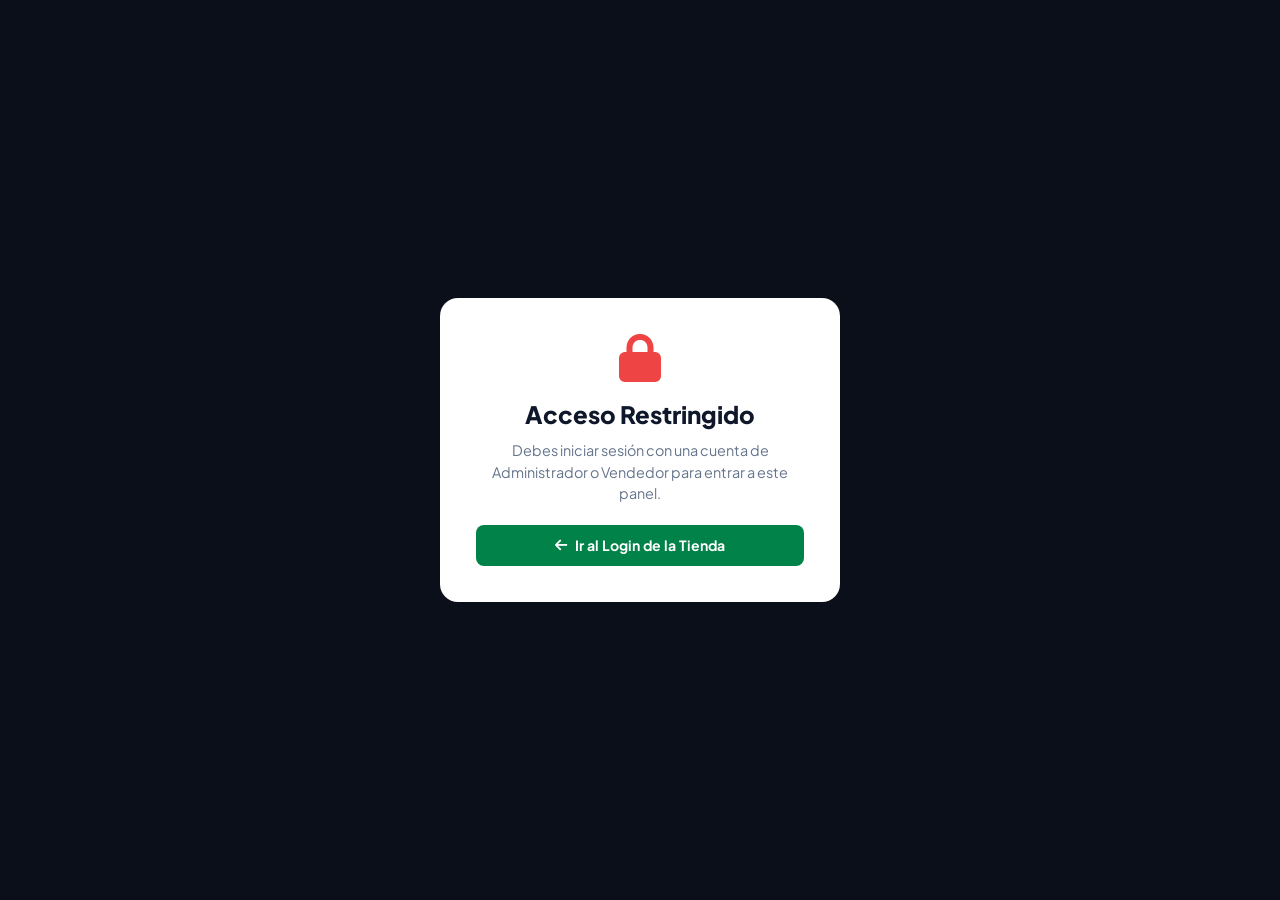
==== admin.html @ f665eb73 "Add files via upload" ====
<!DOCTYPE html>
<html lang="es">
<head>
  <meta charset="UTF-8" />
  <meta name="viewport" content="width=device-width, initial-scale=1.0" />
  <title>Sneakers Shaday | Panel de Administración</title>
  
  <link rel="preconnect" href="https://fonts.googleapis.com">
  <link rel="preconnect" href="https://fonts.gstatic.com" crossorigin>
  <link href="https://fonts.googleapis.com/css2?family=Plus+Jakarta+Sans:wght@400;500;600;700;800&display=swap" rel="stylesheet">
  <link rel="stylesheet" href="https://cdnjs.cloudflare.com/ajax/libs/font-awesome/6.5.1/css/all.min.css" />

  <script src="https://cdn.jsdelivr.net/npm/@supabase/supabase-js@2"></script>
  <link rel="stylesheet" href="admin.css" />
</head>
<body>

  <!-- PANTALLA DE ACCESO RESTRINGIDO SI NO ESTÁ AUTENTICADO -->
  <div id="adminAuthLock" style="display:none; position:fixed; inset:0; background:#0b0f19; z-index:9999; align-items:center; justify-content:center;">
    <div style="background:white; padding:36px; border-radius:18px; max-width:400px; text-align:center;">
      <i class="fa-solid fa-lock" style="font-size:3rem; color:#ef4444; margin-bottom:14px;"></i>
      <h2 style="font-weight:800; margin-bottom:8px;">Acceso Restringido</h2>
      <p style="color:#64748b; font-size:0.9rem; margin-bottom:20px;">Debes iniciar sesión con una cuenta de Administrador o Vendedor para entrar a este panel.</p>
      <a href="index.html" class="btn-primary" style="display:inline-flex; text-decoration:none; justify-content:center; width:100%;">
        <i class="fa-solid fa-arrow-left"></i> Ir al Login de la Tienda
      </a>
    </div>
  </div>

  <div class="admin-layout" id="adminMainLayout">
    <!-- SIDEBAR -->
    <aside class="admin-sidebar">
      <div class="sidebar-brand">
        <div class="brand-icon"><i class="fa-solid fa-shoe-prints"></i></div>
        <div class="brand-text">
          <h2>SHADAY</h2>
          <span>PANEL DE CONTROL</span>
        </div>
      </div>

      <nav class="sidebar-menu">
        <button class="nav-item active" data-tab="dashboard">
          <i class="fa-solid fa-chart-pie"></i>
          <span>Dashboard</span>
        </button>
        <button class="nav-item" data-tab="productos">
          <i class="fa-solid fa-boxes-stacked"></i>
          <span>Productos / Tenis</span>
        </button>
        <button class="nav-item" data-tab="compras">
          <i class="fa-solid fa-cart-flatbed"></i>
          <span>Compras (Lotes)</span>
        </button>
        <button class="nav-item" data-tab="ventas">
          <i class="fa-solid fa-receipt"></i>
          <span>Ventas Realizadas</span>
        </button>
        <button class="nav-item" data-tab="proveedores">
          <i class="fa-solid fa-truck-ramp-box"></i>
          <span>Proveedores</span>
        </button>
        <!-- NUEVO MÓDULO: USUARIOS Y VENDEDORES -->
        <button class="nav-item" data-tab="usuarios">
          <i class="fa-solid fa-users-gear"></i>
          <span>Usuarios y Vendedores</span>
        </button>
      </nav>

      <div class="sidebar-footer">
        <a href="index.html" target="_blank" class="btn-view-store">
          <i class="fa-solid fa-arrow-up-right-from-square"></i> Ver Tienda Pública
        </a>
      </div>
    </aside>

    <!-- MAIN -->
    <main class="admin-main">
      <header class="admin-topbar">
        <div class="topbar-title">
          <h1 id="pageTitle">Resumen General</h1>
          <p id="pageSubtitle">Métricas y control de stock de Sneakers Shaday</p>
        </div>

        <div class="topbar-user">
          <div class="db-indicator" id="adminDbStatus">
            <span class="status-dot"></span> Sincronizado
          </div>
          <div class="user-chip">
            <div class="user-avatar"><i class="fa-solid fa-user-shield"></i></div>
            <div class="user-info">
              <strong id="adminUserName">Admin Shaday</strong>
              <span id="adminUserRole">Dueño de Tienda</span>
            </div>
          </div>
          <button onclick="logoutAdmin()" class="btn-action" style="color:#ef4444; border-color:#fee2e2;" title="Cerrar Sesión">
            <i class="fa-solid fa-arrow-right-from-bracket"></i>
          </button>
        </div>
      </header>

      <div class="admin-content">

        <!-- ================= PANE 1: DASHBOARD ================= -->
        <section class="tab-pane active" id="pane-dashboard">
          <div class="kpi-grid">
            <div class="kpi-card">
              <div class="kpi-icon icon-blue"><i class="fa-solid fa-shoe-prints"></i></div>
              <div class="kpi-data">
                <span class="kpi-label">Modelos en Catálogo</span>
                <h3 id="kpiTotalProducts">0</h3>
                <span class="kpi-sub">Total de siluetas activas</span>
              </div>
            </div>

            <div class="kpi-card">
              <div class="kpi-icon icon-orange"><i class="fa-solid fa-triangle-exclamation"></i></div>
              <div class="kpi-data">
                <span class="kpi-label">Pares en Stock Bajo</span>
                <h3 id="kpiLowStock">0</h3>
                <span class="kpi-sub text-danger">Existencias ≤ 2 pares</span>
              </div>
            </div>

            <div class="kpi-card">
              <div class="kpi-icon icon-green"><i class="fa-solid fa-money-bill-trend-up"></i></div>
              <div class="kpi-data">
                <span class="kpi-label">Ventas Registradas</span>
                <h3 id="kpiTotalSales">0 Bs.</h3>
                <span class="kpi-sub text-success">Total acumulado</span>
              </div>
            </div>

            <div class="kpi-card">
              <div class="kpi-icon icon-purple"><i class="fa-solid fa-wallet"></i></div>
              <div class="kpi-data">
                <span class="kpi-label">Inversión en Compras</span>
                <h3 id="kpiTotalPurchases">0 Bs.</h3>
                <span class="kpi-sub">Adquisición a proveedores</span>
              </div>
            </div>
          </div>

          <div class="quick-actions-bar">
            <h4><i class="fa-solid fa-bolt"></i> Acciones Rápidas</h4>
            <div class="actions-group">
              <button class="btn-action" onclick="openNewProductModal()"><i class="fa-solid fa-plus"></i> Nuevo Sneaker</button>
              <button class="btn-action" onclick="openNewPurchaseModal()"><i class="fa-solid fa-cart-plus"></i> Registrar Compra / Lote</button>
              <button class="btn-action" onclick="openNewSaleModal()"><i class="fa-solid fa-bag-shopping"></i> Registrar Venta</button>
              <button class="btn-action" onclick="openNewUserModal()"><i class="fa-solid fa-user-plus"></i> Añadir Vendedor</button>
            </div>
          </div>

          <div class="dashboard-tables-grid">
            <div class="card-box">
              <div class="card-box-header">
                <h3><i class="fa-solid fa-clock-rotate-left"></i> Últimas Ventas Realizadas</h3>
              </div>
              <div class="table-responsive">
                <table class="data-table">
                  <thead>
                    <tr>
                      <th>Fecha</th>
                      <th>Producto</th>
                      <th>Talla</th>
                      <th>Total</th>
                    </tr>
                  </thead>
                  <tbody id="dashSalesList"></tbody>
                </table>
              </div>
            </div>

            <div class="card-box">
              <div class="card-box-header">
                <h3><i class="fa-solid fa-bell"></i> Alerta de Stock por Modelo</h3>
              </div>
              <div class="table-responsive">
                <table class="data-table">
                  <thead>
                    <tr>
                      <th>Modelo</th>
                      <th>Marca</th>
                      <th>Stock Total</th>
                      <th>Estado</th>
                    </tr>
                  </thead>
                  <tbody id="dashStockList"></tbody>
                </table>
              </div>
            </div>
          </div>
        </section>

        <!-- ================= PANE 2: PRODUCTOS ================= -->
        <section class="tab-pane" id="pane-productos">
          <div class="pane-toolbar">
            <div class="search-box">
              <i class="fa-solid fa-magnifying-glass"></i>
              <input type="text" id="productSearchInput" placeholder="Buscar sneaker por nombre o marca..." />
            </div>
            <button class="btn-primary" onclick="openNewProductModal()">
              <i class="fa-solid fa-plus"></i> Añadir Nuevo Sneaker
            </button>
          </div>

          <div class="card-box">
            <div class="table-responsive">
              <table class="data-table">
                <thead>
                  <tr>
                    <th>Foto</th>
                    <th>Modelo</th>
                    <th>Marca</th>
                    <th>Precio Venta</th>
                    <th>Tallas Disponibles</th>
                    <th>Badge</th>
                    <th>Acciones</th>
                  </tr>
                </thead>
                <tbody id="productsTableBody"></tbody>
              </table>
            </div>
          </div>
        </section>

        <!-- ================= PANE 3: COMPRAS ================= -->
        <section class="tab-pane" id="pane-compras">
          <div class="pane-toolbar">
            <div class="pane-intro">
              <h3>Registro de Compras e Ingreso de Lotes</h3>
              <p>Anota adquisiciones de proveedores con su respectivo detalle.</p>
            </div>
            <button class="btn-primary" onclick="openNewPurchaseModal()">
              <i class="fa-solid fa-cart-plus"></i> Registrar Nueva Compra
            </button>
          </div>

          <div class="card-box">
            <div class="table-responsive">
              <table class="data-table">
                <thead>
                  <tr>
                    <th>ID Compra</th>
                    <th>Fecha</th>
                    <th>Proveedor</th>
                    <th>Comprobante</th>
                    <th>Pares Adquiridos</th>
                    <th>Costo Total</th>
                    <th>Acciones</th>
                  </tr>
                </thead>
                <tbody id="purchasesTableBody"></tbody>
              </table>
            </div>
          </div>
        </section>

        <!-- ================= PANE 4: VENTAS ================= -->
        <section class="tab-pane" id="pane-ventas">
          <div class="pane-toolbar">
            <div class="pane-intro">
              <h3>Historial de Ventas Concretadas</h3>
              <p>Control de pedidos confirmados por WhatsApp o despachos en local.</p>
            </div>
            <button class="btn-primary" onclick="openNewSaleModal()">
              <i class="fa-solid fa-plus"></i> Registrar Venta
            </button>
          </div>

          <div class="card-box">
            <div class="table-responsive">
              <table class="data-table">
                <thead>
                  <tr>
                    <th>Fecha y Hora</th>
                    <th>Cliente</th>
                    <th>Sneaker Adquirido</th>
                    <th>Talla</th>
                    <th>Método de Pago</th>
                    <th>Monto Cobrado</th>
                  </tr>
                </thead>
                <tbody id="salesTableBody"></tbody>
              </table>
            </div>
          </div>
        </section>

        <!-- ================= PANE 5: PROVEEDORES ================= -->
        <section class="tab-pane" id="pane-proveedores">
          <div class="pane-toolbar">
            <div class="pane-intro">
              <h3>Directorio de Proveedores y Distribuidores</h3>
              <p>Contactos comerciales y mayoristas de sneakers.</p>
            </div>
            <button class="btn-primary" onclick="openNewProviderModal()">
              <i class="fa-solid fa-user-plus"></i> Añadir Proveedor
            </button>
          </div>
          <div class="providers-grid" id="providersGrid"></div>
        </section>

        <!-- ================= PANE 6: USUARIOS Y VENDEDORES (NUEVO) ================= -->
        <section class="tab-pane" id="pane-usuarios">
          <div class="pane-toolbar">
            <div class="pane-intro">
              <h3>Gestión de Usuarios y Personal de Ventas</h3>
              <p>El dueño de la tienda puede crear cuentas con permisos para nuevos vendedores o administradores.</p>
            </div>
            <button class="btn-primary" onclick="openNewUserModal()">
              <i class="fa-solid fa-user-shield"></i> Registrar Nuevo Vendedor
            </button>
          </div>

          <div class="card-box">
            <div class="table-responsive">
              <table class="data-table">
                <thead>
                  <tr>
                    <th>Nombre Completo</th>
                    <th>Correo Electrónico</th>
                    <th>Rol / Permiso</th>
                    <th>Fecha de Alta</th>
                    <th>Estado</th>
                    <th>Acciones</th>
                  </tr>
                </thead>
                <tbody id="usersTableBody"></tbody>
              </table>
            </div>
          </div>
        </section>

      </div>
    </main>
  </div>

  <!-- ================= MODAL: NUEVO PRODUCTO ================= -->
  <div class="modal-backdrop" id="modalProduct">
    <div class="modal-dialog">
      <div class="modal-header">
        <h3 id="modalProductTitle"><i class="fa-solid fa-shoe-prints"></i> Añadir Nuevo Sneaker al Catálogo</h3>
        <button class="btn-close" onclick="closeModal('modalProduct')">&times;</button>
      </div>
      <form id="productForm" onsubmit="handleSaveProduct(event)">
        <div class="modal-body">
          <div class="form-row">
            <div class="form-group flex-2">
              <label>Nombre del Modelo *</label>
              <input type="text" id="pName" placeholder="Ej: Air Jordan 4 Retro White Cement" required />
            </div>
            <div class="form-group flex-1">
              <label>Marca *</label>
              <select id="pBrand" required>
                <option value="Jordan">Jordan</option>
                <option value="Nike">Nike</option>
                <option value="Adidas">Adidas</option>
                <option value="New Balance">New Balance</option>
                <option value="Vans">Vans</option>
                <option value="Puma">Puma</option>
                <option value="Converse">Converse</option>
                <option value="ASICS">ASICS</option>
              </select>
            </div>
          </div>

          <div class="form-row">
            <div class="form-group">
              <label>Precio de Venta al Público (Bs.) *</label>
              <input type="number" id="pPrice" placeholder="Ej: 850" min="1" required />
            </div>
            <div class="form-group">
              <label>Insignia / Badge</label>
              <select id="pBadge">
                <option value="Disponible">Disponible</option>
                <option value="Nuevo">Nuevo Drop</option>
                <option value="Más Vendido">Más Vendido</option>
                <option value="Drop Exclusivo">Drop Exclusivo</option>
                <option value="Colección">Colección</option>
              </select>
            </div>
          </div>

          <div class="form-group">
            <label>Fotografía del Sneaker (Se reflejará en la tienda web) *</label>
            <div class="image-uploader-box">
              <div class="upload-trigger" onclick="document.getElementById('pImageFile').click()">
                <i class="fa-solid fa-cloud-arrow-up"></i>
                <p>Haz clic para subir la foto desde tu dispositivo</p>
                <span>Formatos admitidos: JPG, PNG, WEBP</span>
              </div>
              <input type="file" id="pImageFile" accept="image/*" style="display: none;" onchange="handleImagePreview(event)" />
              <div class="image-preview-wrapper" id="previewContainer" style="display: none;">
                <img id="imagePreview" src="" alt="Vista previa" />
                <button type="button" class="btn-remove-preview" onclick="removeSelectedImage()">&times;</button>
              </div>
            </div>
            <small class="help-text">O pega un enlace web directo de imagen:</small>
            <input type="url" id="pImageUrl" placeholder="https://ejemplo.com/foto.jpg" oninput="handleUrlImagePreview(this.value)" />
          </div>

          <div class="form-group">
            <label>Tallas Disponibles en Almacén:</label>
            <div class="sizes-checkbox-grid">
              <label class="size-check"><input type="checkbox" name="pSizes" value="37"> 37</label>
              <label class="size-check"><input type="checkbox" name="pSizes" value="38"> 38</label>
              <label class="size-check"><input type="checkbox" name="pSizes" value="39"> 39</label>
              <label class="size-check"><input type="checkbox" name="pSizes" value="40" checked> 40</label>
              <label class="size-check"><input type="checkbox" name="pSizes" value="41" checked> 41</label>
              <label class="size-check"><input type="checkbox" name="pSizes" value="42" checked> 42</label>
              <label class="size-check"><input type="checkbox" name="pSizes" value="43"> 43</label>
              <label class="size-check"><input type="checkbox" name="pSizes" value="44"> 44</label>
            </div>
          </div>

          <div class="form-group">
            <label>Descripción / Ficha Técnica</label>
            <textarea id="pDesc" rows="3" placeholder="Detalles de materiales y amortiguación..."></textarea>
          </div>
        </div>

        <div class="modal-footer">
          <button type="button" class="btn-secondary" onclick="closeModal('modalProduct')">Cancelar</button>
          <button type="submit" class="btn-primary"><i class="fa-solid fa-floppy-disk"></i> Guardar en Catálogo</button>
        </div>
      </form>
    </div>
  </div>

  <!-- ================= MODAL: REGISTRAR COMPRA ================= -->
  <div class="modal-backdrop" id="modalPurchase">
    <div class="modal-dialog">
      <div class="modal-header">
        <h3><i class="fa-solid fa-cart-flatbed"></i> Ingreso de Nueva Compra / Lote</h3>
        <button class="btn-close" onclick="closeModal('modalPurchase')">&times;</button>
      </div>
      <form id="purchaseForm" onsubmit="handleSavePurchase(event)">
        <div class="modal-body">
          <div class="form-row">
            <div class="form-group">
              <label>Proveedor *</label>
              <select id="purProvider" required></select>
            </div>
            <div class="form-group">
              <label>N° Factura / Nota</label>
              <input type="text" id="purInvoice" placeholder="Ej: FAC-8492" />
            </div>
          </div>
          <div class="form-group">
            <label>Sneaker Comprado *</label>
            <select id="purProduct" required></select>
          </div>
          <div class="form-row">
            <div class="form-group">
              <label>Cantidad de Pares *</label>
              <input type="number" id="purQty" min="1" value="5" oninput="calcPurchaseTotal()" required />
            </div>
            <div class="form-group">
              <label>Costo Unitario (Bs.) *</label>
              <input type="number" id="purCost" min="1" placeholder="Ej: 450" oninput="calcPurchaseTotal()" required />
            </div>
          </div>
          <div class="total-preview-box">
            <span>Inversión Total:</span>
            <strong id="purchaseTotalPreview">0 Bs.</strong>
          </div>
        </div>
        <div class="modal-footer">
          <button type="button" class="btn-secondary" onclick="closeModal('modalPurchase')">Cancelar</button>
          <button type="submit" class="btn-primary"><i class="fa-solid fa-check"></i> Registrar Ingreso</button>
        </div>
      </form>
    </div>
  </div>

  <!-- ================= MODAL: REGISTRAR VENTA ================= -->
  <div class="modal-backdrop" id="modalSale">
    <div class="modal-dialog">
      <div class="modal-header">
        <h3><i class="fa-solid fa-receipt"></i> Registrar Venta Concretada</h3>
        <button class="btn-close" onclick="closeModal('modalSale')">&times;</button>
      </div>
      <form id="saleForm" onsubmit="handleSaveSale(event)">
        <div class="modal-body">
          <div class="form-group">
            <label>Nombre del Cliente</label>
            <input type="text" id="saleCustomer" placeholder="Ej: Carlos Suárez" required />
          </div>
          <div class="form-group">
            <label>Sneaker Vendido *</label>
            <select id="saleProduct" onchange="updateSalePriceAuto()" required></select>
          </div>
          <div class="form-row">
            <div class="form-group">
              <label>Talla Entregada *</label>
              <select id="saleSize" required>
                <option value="38">38</option>
                <option value="39">39</option>
                <option value="40" selected>40</option>
                <option value="41">41</option>
                <option value="42">42</option>
                <option value="43">43</option>
              </select>
            </div>
            <div class="form-group">
              <label>Método de Cobro</label>
              <select id="saleMethod">
                <option value="QR Simple (Transferencia)">QR Simple (Transferencia)</option>
                <option value="Efectivo en Tienda">Efectivo en Tienda</option>
              </select>
            </div>
          </div>
          <div class="form-group">
            <label>Monto Cobrado (Bs.) *</label>
            <input type="number" id="salePrice" min="1" required />
          </div>
        </div>
        <div class="modal-footer">
          <button type="button" class="btn-secondary" onclick="closeModal('modalSale')">Cancelar</button>
          <button type="submit" class="btn-primary"><i class="fa-solid fa-cash-register"></i> Confirmar Venta</button>
        </div>
      </form>
    </div>
  </div>

  <!-- ================= MODAL: NUEVO PROVEEDOR ================= -->
  <div class="modal-backdrop" id="modalProvider">
    <div class="modal-dialog">
      <div class="modal-header">
        <h3><i class="fa-solid fa-truck-ramp-box"></i> Registrar Proveedor</h3>
        <button class="btn-close" onclick="closeModal('modalProvider')">&times;</button>
      </div>
      <form id="providerForm" onsubmit="handleSaveProvider(event)">
        <div class="modal-body">
          <div class="form-group">
            <label>Nombre o Razón Social *</label>
            <input type="text" id="provName" placeholder="Ej: Falabella Chile / Mayorista Kicks" required />
          </div>
          <div class="form-row">
            <div class="form-group">
              <label>Teléfono / WhatsApp *</label>
              <input type="text" id="provPhone" placeholder="+591 70000000" required />
            </div>
            <div class="form-group">
              <label>Ciudad / Origen</label>
              <input type="text" id="provCity" placeholder="Santa Cruz" value="Santa Cruz" />
            </div>
          </div>
          <div class="form-group">
            <label>Marcas que Distribuye</label>
            <input type="text" id="provBrands" placeholder="Nike, Jordan, Adidas..." />
          </div>
        </div>
        <div class="modal-footer">
          <button type="button" class="btn-secondary" onclick="closeModal('modalProvider')">Cancelar</button>
          <button type="submit" class="btn-primary"><i class="fa-solid fa-save"></i> Guardar Proveedor</button>
        </div>
      </form>
    </div>
  </div>

  <!-- ================= MODAL: NUEVO USUARIO / VENDEDOR (NUEVO) ================= -->
  <div class="modal-backdrop" id="modalUser">
    <div class="modal-dialog">
      <div class="modal-header">
        <h3><i class="fa-solid fa-user-plus"></i> Registrar Nuevo Usuario o Vendedor</h3>
        <button class="btn-close" onclick="closeModal('modalUser')">&times;</button>
      </div>
      <form id="userForm" onsubmit="handleSaveUser(event)">
        <div class="modal-body">
          <div class="form-group">
            <label>Nombre y Apellido *</label>
            <input type="text" id="uName" placeholder="Ej: Marco Antonio Soliz" required />
          </div>
          <div class="form-group">
            <label>Correo Electrónico *</label>
            <input type="email" id="uEmail" placeholder="vendedor1@shaday.com" required />
          </div>
          <div class="form-row">
            <div class="form-group flex-1">
              <label>Rol / Permiso *</label>
              <select id="uRole" required>
                <option value="vendedor">Vendedor (Atención y Ventas)</option>
                <option value="admin">Administrador (Control Total)</option>
              </select>
            </div>
            <div class="form-group flex-1">
              <label>Contraseña *</label>
              <input type="password" id="uPassword" placeholder="••••••••" minlength="6" required />
            </div>
          </div>
        </div>
        <div class="modal-footer">
          <button type="button" class="btn-secondary" onclick="closeModal('modalUser')">Cancelar</button>
          <button type="submit" class="btn-primary"><i class="fa-solid fa-user-check"></i> Crear Usuario</button>
        </div>
      </form>
    </div>
  </div>

  <script src="admin.js"></script>
</body>
</html>
---- admin.css ----
/* ==========================================================================
   SNEAKERS SHADAY - ESTILOS DEL PANEL DE CONTROL (ADMIN DASHBOARD)
   Paleta: Obsidian (#0b0f19), Slate (#1e293b), Emerald Green (#008248, #10b981)
   ========================================================================== */

:root {
  --admin-bg: #f1f5f9;
  --sidebar-bg: #0b0f19;
  --sidebar-hover: #1e293b;
  --topbar-bg: #ffffff;
  --card-bg: #ffffff;
  --primary-color: #0b0f19;
  --accent-green: #008248;
  --accent-light: #10b981;
  --border-color: #e2e8f0;
  --text-main: #0f172a;
  --text-muted: #64748b;
  --danger: #ef4444;
  --warning: #f59e0b;
  --radius-sm: 8px;
  --radius-md: 14px;
  --radius-lg: 20px;
  --shadow-sm: 0 1px 3px rgba(0,0,0,0.05);
  --shadow-md: 0 4px 20px -2px rgba(15, 23, 42, 0.08);
  --transition: all 0.2s ease-in-out;
}

* {
  box-sizing: border-box;
  margin: 0;
  padding: 0;
  font-family: 'Plus Jakarta Sans', sans-serif;
}

body {
  background-color: var(--admin-bg);
  color: var(--text-main);
  line-height: 1.5;
}

/* Distribución General */
.admin-layout {
  display: flex;
  min-height: 100vh;
}

/* ================= BARRA LATERAL (SIDEBAR) ================= */
.admin-sidebar {
  width: 270px;
  background-color: var(--sidebar-bg);
  color: #fff;
  display: flex;
  flex-direction: column;
  position: sticky;
  top: 0;
  height: 100vh;
  padding: 24px 16px;
  border-right: 1px solid #1e293b;
}

.sidebar-brand {
  display: flex;
  align-items: center;
  gap: 12px;
  padding: 0 8px 24px 8px;
  border-bottom: 1px solid rgba(255, 255, 255, 0.08);
}

.brand-icon {
  background: linear-gradient(135deg, var(--accent-light), var(--accent-green));
  width: 44px;
  height: 44px;
  border-radius: var(--radius-sm);
  display: flex;
  align-items: center;
  justify-content: center;
  font-size: 1.25rem;
  color: #fff;
}

.brand-text h2 {
  font-size: 1.15rem;
  font-weight: 800;
  letter-spacing: 0.5px;
}
.brand-text span {
  font-size: 0.65rem;
  letter-spacing: 1px;
  color: #94a3b8;
  font-weight: 700;
}

.sidebar-menu {
  flex: 1;
  display: flex;
  flex-direction: column;
  gap: 6px;
  margin-top: 24px;
}

.nav-item {
  background: transparent;
  border: none;
  color: #94a3b8;
  display: flex;
  align-items: center;
  gap: 14px;
  padding: 12px 16px;
  border-radius: var(--radius-sm);
  font-size: 0.92rem;
  font-weight: 600;
  cursor: pointer;
  transition: var(--transition);
  text-align: left;
  width: 100%;
}
.nav-item i {
  font-size: 1.1rem;
  width: 20px;
}
.nav-item:hover {
  background-color: var(--sidebar-hover);
  color: #fff;
}
.nav-item.active {
  background-color: var(--accent-green);
  color: #fff;
  box-shadow: 0 4px 12px rgba(0, 130, 72, 0.35);
}

.sidebar-footer {
  padding-top: 16px;
  border-top: 1px solid rgba(255, 255, 255, 0.08);
}
.btn-view-store {
  display: flex;
  align-items: center;
  justify-content: center;
  gap: 8px;
  background: rgba(255, 255, 255, 0.06);
  color: #e2e8f0;
  text-decoration: none;
  font-size: 0.85rem;
  font-weight: 600;
  padding: 10px;
  border-radius: var(--radius-sm);
  transition: var(--transition);
}
.btn-view-store:hover {
  background: rgba(255, 255, 255, 0.15);
  color: #fff;
}

/* ================= ÁREA PRINCIPAL ================= */
.admin-main {
  flex: 1;
  display: flex;
  flex-direction: column;
  min-width: 0;
}

.admin-topbar {
  background: var(--topbar-bg);
  padding: 18px 32px;
  display: flex;
  justify-content: space-between;
  align-items: center;
  border-bottom: 1px solid var(--border-color);
  position: sticky;
  top: 0;
  z-index: 50;
}

.topbar-title h1 {
  font-size: 1.45rem;
  font-weight: 800;
  color: var(--text-main);
}
.topbar-title p {
  font-size: 0.85rem;
  color: var(--text-muted);
}

.topbar-user {
  display: flex;
  align-items: center;
  gap: 20px;
}

.db-indicator {
  display: flex;
  align-items: center;
  gap: 8px;
  font-size: 0.82rem;
  font-weight: 600;
  background: #ecfdf5;
  color: #065f46;
  padding: 6px 14px;
  border-radius: 99px;
  border: 1px solid #a7f3d0;
}
.status-dot {
  width: 8px;
  height: 8px;
  background-color: #10b981;
  border-radius: 50%;
  box-shadow: 0 0 0 3px rgba(16, 185, 129, 0.2);
}

.user-chip {
  display: flex;
  align-items: center;
  gap: 10px;
}
.user-avatar {
  background: var(--primary-color);
  color: #fff;
  width: 38px;
  height: 38px;
  border-radius: 50%;
  display: flex;
  align-items: center;
  justify-content: center;
  font-size: 0.95rem;
}
.user-info {
  display: flex;
  flex-direction: column;
}
.user-info strong {
  font-size: 0.88rem;
}
.user-info span {
  font-size: 0.72rem;
  color: var(--text-muted);
}

/* ================= CONTENIDO Y PESTAÑAS ================= */
.admin-content {
  padding: 32px;
  flex: 1;
}

.tab-pane {
  display: none;
  animation: fadeIn 0.2s ease-in-out;
}
.tab-pane.active {
  display: block;
}

@keyframes fadeIn {
  from { opacity: 0; transform: translateY(4px); }
  to { opacity: 1; transform: translateY(0); }
}

/* KPI Cards */
.kpi-grid {
  display: grid;
  grid-template-columns: repeat(auto-fit, minmax(230px, 1fr));
  gap: 20px;
  margin-bottom: 24px;
}

.kpi-card {
  background: var(--card-bg);
  border-radius: var(--radius-md);
  border: 1px solid var(--border-color);
  padding: 22px;
  display: flex;
  align-items: center;
  gap: 18px;
  box-shadow: var(--shadow-sm);
  transition: var(--transition);
}
.kpi-card:hover {
  transform: translateY(-2px);
  box-shadow: var(--shadow-md);
}

.kpi-icon {
  width: 52px;
  height: 52px;
  border-radius: var(--radius-sm);
  display: flex;
  align-items: center;
  justify-content: center;
  font-size: 1.4rem;
}
.icon-blue { background: #eff6ff; color: #2563eb; }
.icon-orange { background: #fff7ed; color: #ea580c; }
.icon-green { background: #f0fdf4; color: #16a34a; }
.icon-purple { background: #faf5ff; color: #9333ea; }

.kpi-data {
  display: flex;
  flex-direction: column;
}
.kpi-label {
  font-size: 0.8rem;
  font-weight: 600;
  color: var(--text-muted);
  text-transform: uppercase;
}
.kpi-data h3 {
  font-size: 1.6rem;
  font-weight: 800;
  margin: 2px 0;
  color: var(--text-main);
}
.kpi-sub {
  font-size: 0.75rem;
  color: var(--text-muted);
}
.text-danger { color: var(--danger); font-weight: 600; }
.text-success { color: var(--accent-light); font-weight: 600; }

/* Acciones Rápidas */
.quick-actions-bar {
  background: var(--card-bg);
  border: 1px solid var(--border-color);
  border-radius: var(--radius-md);
  padding: 18px 24px;
  display: flex;
  justify-content: space-between;
  align-items: center;
  flex-wrap: wrap;
  gap: 16px;
  margin-bottom: 28px;
}
.quick-actions-bar h4 {
  font-size: 0.95rem;
  font-weight: 700;
  color: var(--text-main);
  display: flex;
  align-items: center;
  gap: 8px;
}
.actions-group {
  display: flex;
  gap: 12px;
  flex-wrap: wrap;
}

.btn-action {
  background: #f8fafc;
  border: 1px solid var(--border-color);
  color: var(--text-main);
  padding: 9px 16px;
  border-radius: var(--radius-sm);
  font-size: 0.85rem;
  font-weight: 700;
  cursor: pointer;
  display: inline-flex;
  align-items: center;
  gap: 8px;
  transition: var(--transition);
}
.btn-action:hover {
  background: var(--primary-color);
  color: #fff;
  border-color: var(--primary-color);
}

/* Tablas del Dashboard */
.dashboard-tables-grid {
  display: grid;
  grid-template-columns: repeat(auto-fit, minmax(420px, 1fr));
  gap: 24px;
}

/* Cajas contenedoras */
.card-box {
  background: var(--card-bg);
  border-radius: var(--radius-md);
  border: 1px solid var(--border-color);
  overflow: hidden;
  box-shadow: var(--shadow-sm);
}
.card-box-header {
  padding: 18px 24px;
  border-bottom: 1px solid var(--border-color);
  display: flex;
  justify-content: space-between;
  align-items: center;
}
.card-box-header h3 {
  font-size: 1rem;
  font-weight: 700;
  display: flex;
  align-items: center;
  gap: 10px;
}

/* Tablas generales */
.table-responsive {
  overflow-x: auto;
}

.data-table {
  width: 100%;
  border-collapse: collapse;
  text-align: left;
  font-size: 0.88rem;
}
.data-table th {
  background: #f8fafc;
  padding: 12px 18px;
  font-weight: 700;
  color: var(--text-muted);
  border-bottom: 1px solid var(--border-color);
  text-transform: uppercase;
  font-size: 0.75rem;
  letter-spacing: 0.5px;
}
.data-table td {
  padding: 14px 18px;
  border-bottom: 1px solid var(--border-color);
  vertical-align: middle;
}
.data-table tr:last-child td {
  border-bottom: none;
}
.data-table tr:hover td {
  background-color: #f8fafc;
}

.table-img {
  width: 44px;
  height: 44px;
  object-fit: cover;
  border-radius: var(--radius-sm);
  background: #f1f5f9;
}

/* Badges de Tabla */
.badge-tag {
  background: #e2e8f0;
  color: #334155;
  font-size: 0.72rem;
  font-weight: 700;
  padding: 4px 8px;
  border-radius: 99px;
  display: inline-block;
}
.badge-success { background: #dcfce7; color: #166534; }
.badge-warning { background: #fef3c7; color: #92400e; }
.badge-danger { background: #fee2e2; color: #991b1b; }

/* Toolbars de Sección */
.pane-toolbar {
  display: flex;
  justify-content: space-between;
  align-items: center;
  margin-bottom: 20px;
  gap: 16px;
  flex-wrap: wrap;
}
.pane-intro h3 {
  font-size: 1.25rem;
  font-weight: 800;
}
.pane-intro p {
  font-size: 0.85rem;
  color: var(--text-muted);
}

.search-box {
  position: relative;
  width: 320px;
}
.search-box i {
  position: absolute;
  left: 14px;
  top: 50%;
  transform: translateY(-50%);
  color: var(--text-muted);
}
.search-box input {
  width: 100%;
  padding: 10px 14px 10px 38px;
  border-radius: var(--radius-sm);
  border: 1px solid var(--border-color);
  background: white;
  font-size: 0.88rem;
  outline: none;
}
.search-box input:focus {
  border-color: var(--accent-green);
}

.btn-primary {
  background: var(--accent-green);
  color: white;
  border: none;
  padding: 10px 18px;
  border-radius: var(--radius-sm);
  font-weight: 700;
  font-size: 0.88rem;
  cursor: pointer;
  display: inline-flex;
  align-items: center;
  gap: 8px;
  transition: var(--transition);
}
.btn-primary:hover {
  background: #006839;
}

.btn-secondary {
  background: #f1f5f9;
  color: var(--text-main);
  border: 1px solid var(--border-color);
  padding: 10px 18px;
  border-radius: var(--radius-sm);
  font-weight: 700;
  font-size: 0.88rem;
  cursor: pointer;
}

.btn-icon-danger {
  background: #fee2e2;
  color: #ef4444;
  border: none;
  width: 32px;
  height: 32px;
  border-radius: 6px;
  cursor: pointer;
}

/* Proveedores Cards */
.providers-grid {
  display: grid;
  grid-template-columns: repeat(auto-fill, minmax(280px, 1fr));
  gap: 20px;
}
.provider-card {
  background: white;
  border: 1px solid var(--border-color);
  border-radius: var(--radius-md);
  padding: 22px;
}
.provider-card h4 {
  font-size: 1.1rem;
  font-weight: 800;
  margin-bottom: 6px;
}
.provider-card p {
  font-size: 0.85rem;
  color: var(--text-muted);
  margin-bottom: 4px;
}

/* ================= MODALES ================= */
.modal-backdrop {
  position: fixed;
  inset: 0;
  background: rgba(11, 15, 25, 0.7);
  backdrop-filter: blur(4px);
  display: none;
  align-items: center;
  justify-content: center;
  z-index: 1000;
  padding: 20px;
}
.modal-backdrop.active {
  display: flex;
}

.modal-dialog {
  background: white;
  width: 100%;
  max-width: 640px;
  border-radius: var(--radius-lg);
  overflow: hidden;
  box-shadow: 0 25px 50px -12px rgba(0, 0, 0, 0.25);
  animation: modalIn 0.25s ease-out;
  max-height: 90vh;
  display: flex;
  flex-direction: column;
}

@keyframes modalIn {
  from { opacity: 0; transform: scale(0.95); }
  to { opacity: 1; transform: scale(1); }
}

.modal-header {
  padding: 20px 24px;
  border-bottom: 1px solid var(--border-color);
  display: flex;
  justify-content: space-between;
  align-items: center;
}
.modal-header h3 {
  font-size: 1.15rem;
  font-weight: 800;
  display: flex;
  align-items: center;
  gap: 10px;
}
.btn-close {
  background: transparent;
  border: none;
  font-size: 1.5rem;
  cursor: pointer;
  color: var(--text-muted);
}

.modal-body {
  padding: 24px;
  overflow-y: auto;
  display: flex;
  flex-direction: column;
  gap: 16px;
}

.form-row {
  display: flex;
  gap: 16px;
}
.flex-1 { flex: 1; }
.flex-2 { flex: 2; }

.form-group {
  display: flex;
  flex-direction: column;
  gap: 6px;
}
.form-group label {
  font-size: 0.82rem;
  font-weight: 700;
  color: var(--text-main);
}
.form-group input, 
.form-group select, 
.form-group textarea {
  padding: 10px 14px;
  border-radius: var(--radius-sm);
  border: 1px solid var(--border-color);
  font-size: 0.88rem;
  outline: none;
}
.form-group input:focus,
.form-group select:focus,
.form-group textarea:focus {
  border-color: var(--accent-green);
}

/* Image Uploader Box */
.image-uploader-box {
  border: 2px dashed #cbd5e1;
  border-radius: var(--radius-sm);
  padding: 16px;
  background: #f8fafc;
  text-align: center;
  position: relative;
}
.upload-trigger {
  cursor: pointer;
}
.upload-trigger i {
  font-size: 2rem;
  color: var(--accent-green);
  margin-bottom: 6px;
}
.upload-trigger p {
  font-size: 0.88rem;
  font-weight: 700;
}
.upload-trigger span {
  font-size: 0.75rem;
  color: var(--text-muted);
}

.image-preview-wrapper {
  margin-top: 10px;
  position: relative;
  display: inline-block;
}
.image-preview-wrapper img {
  max-height: 140px;
  border-radius: var(--radius-sm);
  border: 1px solid var(--border-color);
}
.btn-remove-preview {
  position: absolute;
  top: -8px;
  right: -8px;
  background: var(--danger);
  color: white;
  border: none;
  border-radius: 50%;
  width: 24px;
  height: 24px;
  cursor: pointer;
}

.help-text {
  font-size: 0.75rem;
  color: var(--text-muted);
  margin-top: 4px;
}

.sizes-checkbox-grid {
  display: flex;
  gap: 8px;
  flex-wrap: wrap;
}
.size-check {
  display: inline-flex;
  align-items: center;
  gap: 5px;
  background: #f8fafc;
  border: 1px solid var(--border-color);
  padding: 6px 12px;
  border-radius: var(--radius-sm);
  font-size: 0.85rem;
  font-weight: 600;
  cursor: pointer;
}

.total-preview-box {
  background: #f0fdf4;
  border: 1px solid #bbf7d0;
  padding: 14px 18px;
  border-radius: var(--radius-sm);
  display: flex;
  justify-content: space-between;
  align-items: center;
}
.total-preview-box strong {
  font-size: 1.25rem;
  color: #166534;
}

.modal-footer {
  padding: 16px 24px;
  border-top: 1px solid var(--border-color);
  display: flex;
  justify-content: flex-end;
  gap: 12px;
}

/* Responsividad */
@media (max-width: 900px) {
  .admin-layout { flex-direction: column; }
  .admin-sidebar { width: 100%; height: auto; position: static; }
  .admin-topbar { flex-direction: column; align-items: flex-start; gap: 12px; }
  .dashboard-tables-grid { grid-template-columns: 1fr; }
}
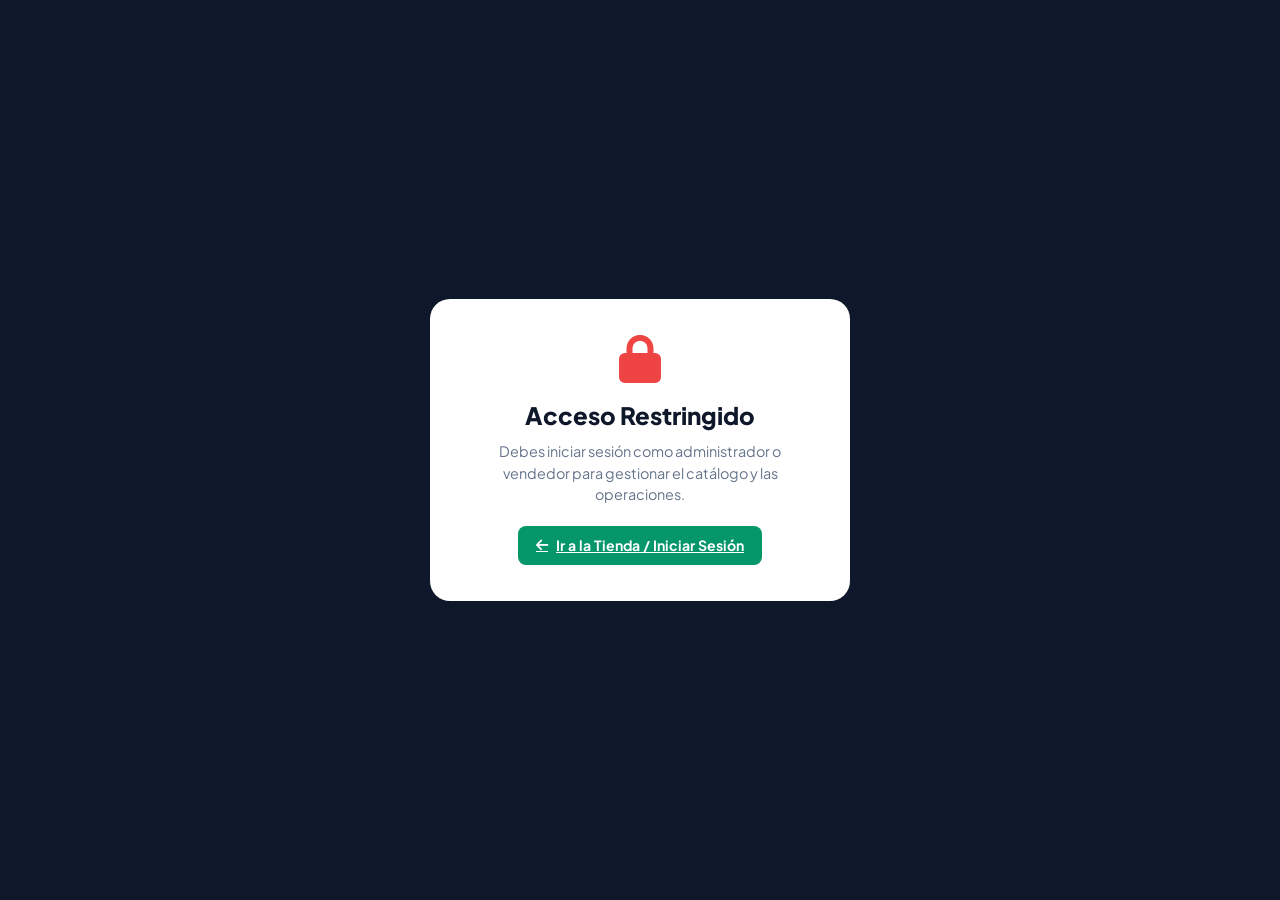
==== commit 85e65650: "Add files via upload" ====
--- a/admin.html
+++ b/admin.html
@@ -15,27 +15,29 @@
 </head>
 <body>
 
-  <!-- PANTALLA DE ACCESO RESTRINGIDO SI NO ESTÁ AUTENTICADO -->
-  <div id="adminAuthLock" style="display:none; position:fixed; inset:0; background:#0b0f19; z-index:9999; align-items:center; justify-content:center;">
-    <div style="background:white; padding:36px; border-radius:18px; max-width:400px; text-align:center;">
-      <i class="fa-solid fa-lock" style="font-size:3rem; color:#ef4444; margin-bottom:14px;"></i>
-      <h2 style="font-weight:800; margin-bottom:8px;">Acceso Restringido</h2>
-      <p style="color:#64748b; font-size:0.9rem; margin-bottom:20px;">Debes iniciar sesión con una cuenta de Administrador o Vendedor para entrar a este panel.</p>
-      <a href="index.html" class="btn-primary" style="display:inline-flex; text-decoration:none; justify-content:center; width:100%;">
-        <i class="fa-solid fa-arrow-left"></i> Ir al Login de la Tienda
+  <!-- Bloqueo de Acceso No Autorizado -->
+  <div id="adminAuthLock" class="auth-lock-overlay" style="display:none;">
+    <div class="auth-lock-card">
+      <i class="fa-solid fa-lock auth-lock-icon"></i>
+      <h2>Acceso Restringido</h2>
+      <p>Debes iniciar sesión como administrador o vendedor para gestionar el catálogo y las operaciones.</p>
+      <a href="index.html" class="btn-primary btn-block">
+        <i class="fa-solid fa-arrow-left"></i> Ir a la Tienda / Iniciar Sesión
       </a>
     </div>
   </div>
 
   <div class="admin-layout" id="adminMainLayout">
-    <!-- SIDEBAR -->
-    <aside class="admin-sidebar">
+    
+    <!-- Barra Lateral (Sidebar) -->
+    <aside class="admin-sidebar" id="adminSidebar">
       <div class="sidebar-brand">
         <div class="brand-icon"><i class="fa-solid fa-shoe-prints"></i></div>
         <div class="brand-text">
           <h2>SHADAY</h2>
-          <span>PANEL DE CONTROL</span>
-        </div>
+          <span>PANEL ADMINISTRATIVO</span>
+        </div>
+        <button class="sidebar-close-mobile" onclick="toggleMobileSidebar()">&times;</button>
       </div>
 
       <nav class="sidebar-menu">
@@ -45,7 +47,7 @@
         </button>
         <button class="nav-item" data-tab="productos">
           <i class="fa-solid fa-boxes-stacked"></i>
-          <span>Productos / Tenis</span>
+          <span>Productos (30 pares)</span>
         </button>
         <button class="nav-item" data-tab="compras">
           <i class="fa-solid fa-cart-flatbed"></i>
@@ -59,10 +61,9 @@
           <i class="fa-solid fa-truck-ramp-box"></i>
           <span>Proveedores</span>
         </button>
-        <!-- NUEVO MÓDULO: USUARIOS Y VENDEDORES -->
         <button class="nav-item" data-tab="usuarios">
           <i class="fa-solid fa-users-gear"></i>
-          <span>Usuarios y Vendedores</span>
+          <span>Personal & Vendedores</span>
         </button>
       </nav>
 
@@ -73,18 +74,25 @@
       </div>
     </aside>
 
-    <!-- MAIN -->
+    <!-- Overlay oscuro para móvil -->
+    <div class="sidebar-mobile-overlay" id="sidebarMobileOverlay" onclick="toggleMobileSidebar()"></div>
+
+    <!-- Contenido Principal -->
     <main class="admin-main">
+      
+      <!-- Topbar -->
       <header class="admin-topbar">
-        <div class="topbar-title">
-          <h1 id="pageTitle">Resumen General</h1>
-          <p id="pageSubtitle">Métricas y control de stock de Sneakers Shaday</p>
-        </div>
-
-        <div class="topbar-user">
-          <div class="db-indicator" id="adminDbStatus">
-            <span class="status-dot"></span> Sincronizado
-          </div>
+        <div class="topbar-left">
+          <button class="btn-sidebar-toggle" onclick="toggleMobileSidebar()" aria-label="Menú">
+            <i class="fa-solid fa-bars"></i>
+          </button>
+          <div>
+            <h1 id="pageTitle">Resumen General</h1>
+            <p id="pageSubtitle">Métricas y control de stock de Sneakers Shaday</p>
+          </div>
+        </div>
+
+        <div class="topbar-right">
           <div class="user-chip">
             <div class="user-avatar"><i class="fa-solid fa-user-shield"></i></div>
             <div class="user-info">
@@ -92,77 +100,80 @@
               <span id="adminUserRole">Dueño de Tienda</span>
             </div>
           </div>
-          <button onclick="logoutAdmin()" class="btn-action" style="color:#ef4444; border-color:#fee2e2;" title="Cerrar Sesión">
+          <button onclick="logoutAdmin()" class="btn-logout" title="Cerrar Sesión">
             <i class="fa-solid fa-arrow-right-from-bracket"></i>
           </button>
         </div>
       </header>
 
-      <div class="admin-content">
+      <div class="admin-content-area">
 
         <!-- ================= PANE 1: DASHBOARD ================= -->
         <section class="tab-pane active" id="pane-dashboard">
+          
           <div class="kpi-grid">
             <div class="kpi-card">
-              <div class="kpi-icon icon-blue"><i class="fa-solid fa-shoe-prints"></i></div>
+              <div class="kpi-icon"><i class="fa-solid fa-shoe-prints"></i></div>
               <div class="kpi-data">
-                <span class="kpi-label">Modelos en Catálogo</span>
+                <span class="kpi-label">Modelos en Tienda</span>
                 <h3 id="kpiTotalProducts">0</h3>
                 <span class="kpi-sub">Total de siluetas activas</span>
               </div>
             </div>
 
             <div class="kpi-card">
-              <div class="kpi-icon icon-orange"><i class="fa-solid fa-triangle-exclamation"></i></div>
+              <div class="kpi-icon kpi-warning"><i class="fa-solid fa-triangle-exclamation"></i></div>
               <div class="kpi-data">
-                <span class="kpi-label">Pares en Stock Bajo</span>
+                <span class="kpi-label">Pares Stock Bajo</span>
                 <h3 id="kpiLowStock">0</h3>
-                <span class="kpi-sub text-danger">Existencias ≤ 2 pares</span>
+                <span class="kpi-sub text-danger">Tallas ≤ 2 pares</span>
               </div>
             </div>
 
             <div class="kpi-card">
-              <div class="kpi-icon icon-green"><i class="fa-solid fa-money-bill-trend-up"></i></div>
+              <div class="kpi-icon"><i class="fa-solid fa-money-bill-trend-up"></i></div>
               <div class="kpi-data">
-                <span class="kpi-label">Ventas Registradas</span>
+                <span class="kpi-label">Ventas Cobradas</span>
                 <h3 id="kpiTotalSales">0 Bs.</h3>
                 <span class="kpi-sub text-success">Total acumulado</span>
               </div>
             </div>
 
             <div class="kpi-card">
-              <div class="kpi-icon icon-purple"><i class="fa-solid fa-wallet"></i></div>
+              <div class="kpi-icon"><i class="fa-solid fa-wallet"></i></div>
               <div class="kpi-data">
-                <span class="kpi-label">Inversión en Compras</span>
+                <span class="kpi-label">Inversión Compras</span>
                 <h3 id="kpiTotalPurchases">0 Bs.</h3>
-                <span class="kpi-sub">Adquisición a proveedores</span>
-              </div>
-            </div>
-          </div>
-
+                <span class="kpi-sub">Lotes a distribuidores</span>
+              </div>
+            </div>
+          </div>
+
+          <!-- Barra de Acciones Rápidas -->
           <div class="quick-actions-bar">
-            <h4><i class="fa-solid fa-bolt"></i> Acciones Rápidas</h4>
+            <h4><i class="fa-solid fa-bolt"></i> Acciones Inmediatas</h4>
             <div class="actions-group">
               <button class="btn-action" onclick="openNewProductModal()"><i class="fa-solid fa-plus"></i> Nuevo Sneaker</button>
-              <button class="btn-action" onclick="openNewPurchaseModal()"><i class="fa-solid fa-cart-plus"></i> Registrar Compra / Lote</button>
+              <button class="btn-action" onclick="openNewPurchaseModal()"><i class="fa-solid fa-cart-plus"></i> Registrar Compra</button>
               <button class="btn-action" onclick="openNewSaleModal()"><i class="fa-solid fa-bag-shopping"></i> Registrar Venta</button>
-              <button class="btn-action" onclick="openNewUserModal()"><i class="fa-solid fa-user-plus"></i> Añadir Vendedor</button>
-            </div>
-          </div>
-
+              <button class="btn-action" onclick="openNewUserModal()"><i class="fa-solid fa-user-plus"></i> Nuevo Vendedor</button>
+            </div>
+          </div>
+
+          <!-- Tablas Resumen -->
           <div class="dashboard-tables-grid">
             <div class="card-box">
               <div class="card-box-header">
-                <h3><i class="fa-solid fa-clock-rotate-left"></i> Últimas Ventas Realizadas</h3>
-              </div>
-              <div class="table-responsive">
+                <h3><i class="fa-solid fa-clock-rotate-left"></i> Últimas Ventas</h3>
+              </div>
+              <div class="table-scroll-wrapper">
                 <table class="data-table">
                   <thead>
                     <tr>
                       <th>Fecha</th>
                       <th>Producto</th>
                       <th>Talla</th>
-                      <th>Total</th>
+                      <th>Cobrado</th>
                     </tr>
                   </thead>
                   <tbody id="dashSalesList"></tbody>
@@ -172,15 +183,15 @@
 
             <div class="card-box">
               <div class="card-box-header">
-                <h3><i class="fa-solid fa-bell"></i> Alerta de Stock por Modelo</h3>
-              </div>
-              <div class="table-responsive">
+                <h3><i class="fa-solid fa-bell"></i> Estado de Inventario</h3>
+              </div>
+              <div class="table-scroll-wrapper">
                 <table class="data-table">
                   <thead>
                     <tr>
                       <th>Modelo</th>
                       <th>Marca</th>
-                      <th>Stock Total</th>
+                      <th>Tallas</th>
                       <th>Estado</th>
                     </tr>
                   </thead>
@@ -194,7 +205,7 @@
         <!-- ================= PANE 2: PRODUCTOS ================= -->
         <section class="tab-pane" id="pane-productos">
           <div class="pane-toolbar">
-            <div class="search-box">
+            <div class="search-box-admin">
               <i class="fa-solid fa-magnifying-glass"></i>
               <input type="text" id="productSearchInput" placeholder="Buscar sneaker por nombre o marca..." />
             </div>
@@ -204,16 +215,16 @@
           </div>
 
           <div class="card-box">
-            <div class="table-responsive">
+            <div class="table-scroll-wrapper">
               <table class="data-table">
                 <thead>
                   <tr>
                     <th>Foto</th>
                     <th>Modelo</th>
                     <th>Marca</th>
-                    <th>Precio Venta</th>
-                    <th>Tallas Disponibles</th>
-                    <th>Badge</th>
+                    <th>Precio</th>
+                    <th>Tallas en Stock</th>
+                    <th>Insignia</th>
                     <th>Acciones</th>
                   </tr>
                 </thead>
@@ -227,26 +238,26 @@
         <section class="tab-pane" id="pane-compras">
           <div class="pane-toolbar">
             <div class="pane-intro">
-              <h3>Registro de Compras e Ingreso de Lotes</h3>
-              <p>Anota adquisiciones de proveedores con su respectivo detalle.</p>
+              <h3>Ingreso de Compras y Lotes</h3>
+              <p>Registro de mercadería comprada a distribuidores mayoristas (Falabella, Kicks, etc.).</p>
             </div>
             <button class="btn-primary" onclick="openNewPurchaseModal()">
-              <i class="fa-solid fa-cart-plus"></i> Registrar Nueva Compra
+              <i class="fa-solid fa-cart-plus"></i> Registrar Compra
             </button>
           </div>
 
           <div class="card-box">
-            <div class="table-responsive">
+            <div class="table-scroll-wrapper">
               <table class="data-table">
                 <thead>
                   <tr>
-                    <th>ID Compra</th>
+                    <th>Código</th>
                     <th>Fecha</th>
                     <th>Proveedor</th>
                     <th>Comprobante</th>
-                    <th>Pares Adquiridos</th>
-                    <th>Costo Total</th>
-                    <th>Acciones</th>
+                    <th>Pares</th>
+                    <th>Total Invertido</th>
+                    <th>Estado</th>
                   </tr>
                 </thead>
                 <tbody id="purchasesTableBody"></tbody>
@@ -259,8 +270,8 @@
         <section class="tab-pane" id="pane-ventas">
           <div class="pane-toolbar">
             <div class="pane-intro">
-              <h3>Historial de Ventas Concretadas</h3>
-              <p>Control de pedidos confirmados por WhatsApp o despachos en local.</p>
+              <h3>Ventas Concretadas</h3>
+              <p>Historial de pedidos cerrados por WhatsApp o en la tienda física.</p>
             </div>
             <button class="btn-primary" onclick="openNewSaleModal()">
               <i class="fa-solid fa-plus"></i> Registrar Venta
@@ -268,13 +279,13 @@
           </div>
 
           <div class="card-box">
-            <div class="table-responsive">
+            <div class="table-scroll-wrapper">
               <table class="data-table">
                 <thead>
                   <tr>
-                    <th>Fecha y Hora</th>
+                    <th>Fecha</th>
                     <th>Cliente</th>
-                    <th>Sneaker Adquirido</th>
+                    <th>Sneaker Vendido</th>
                     <th>Talla</th>
                     <th>Método de Pago</th>
                     <th>Monto Cobrado</th>
@@ -290,8 +301,8 @@
         <section class="tab-pane" id="pane-proveedores">
           <div class="pane-toolbar">
             <div class="pane-intro">
-              <h3>Directorio de Proveedores y Distribuidores</h3>
-              <p>Contactos comerciales y mayoristas de sneakers.</p>
+              <h3>Directorio de Proveedores</h3>
+              <p>Contactos comerciales de importadores mayoristas de calzado.</p>
             </div>
             <button class="btn-primary" onclick="openNewProviderModal()">
               <i class="fa-solid fa-user-plus"></i> Añadir Proveedor
@@ -300,26 +311,26 @@
           <div class="providers-grid" id="providersGrid"></div>
         </section>
 
-        <!-- ================= PANE 6: USUARIOS Y VENDEDORES (NUEVO) ================= -->
+        <!-- ================= PANE 6: USUARIOS ================= -->
         <section class="tab-pane" id="pane-usuarios">
           <div class="pane-toolbar">
             <div class="pane-intro">
-              <h3>Gestión de Usuarios y Personal de Ventas</h3>
-              <p>El dueño de la tienda puede crear cuentas con permisos para nuevos vendedores o administradores.</p>
+              <h3>Personal & Vendedores</h3>
+              <p>Administra los permisos de acceso del equipo de Sneakers Shaday.</p>
             </div>
             <button class="btn-primary" onclick="openNewUserModal()">
-              <i class="fa-solid fa-user-shield"></i> Registrar Nuevo Vendedor
+              <i class="fa-solid fa-user-shield"></i> Registrar Vendedor
             </button>
           </div>
 
           <div class="card-box">
-            <div class="table-responsive">
+            <div class="table-scroll-wrapper">
               <table class="data-table">
                 <thead>
                   <tr>
-                    <th>Nombre Completo</th>
-                    <th>Correo Electrónico</th>
-                    <th>Rol / Permiso</th>
+                    <th>Nombre</th>
+                    <th>Email</th>
+                    <th>Rol</th>
                     <th>Fecha de Alta</th>
                     <th>Estado</th>
                     <th>Acciones</th>
@@ -335,21 +346,23 @@
     </main>
   </div>
 
-  <!-- ================= MODAL: NUEVO PRODUCTO ================= -->
+  <!-- ================= MODAL: NUEVO PRODUCTO CON SCROLL FLUIDO ================= -->
   <div class="modal-backdrop" id="modalProduct">
-    <div class="modal-dialog">
-      <div class="modal-header">
-        <h3 id="modalProductTitle"><i class="fa-solid fa-shoe-prints"></i> Añadir Nuevo Sneaker al Catálogo</h3>
-        <button class="btn-close" onclick="closeModal('modalProduct')">&times;</button>
-      </div>
-      <form id="productForm" onsubmit="handleSaveProduct(event)">
-        <div class="modal-body">
-          <div class="form-row">
-            <div class="form-group flex-2">
+    <div class="modal-dialog-admin">
+      <div class="modal-header-admin">
+        <h3><i class="fa-solid fa-shoe-prints"></i> Añadir Nuevo Sneaker</h3>
+        <button class="btn-close-admin" onclick="closeModal('modalProduct')">&times;</button>
+      </div>
+      
+      <form id="productForm" onsubmit="handleSaveProduct(event)" class="modal-form-scrollable">
+        <div class="modal-scroll-body">
+          
+          <div class="form-row-admin">
+            <div class="form-group-admin flex-2">
               <label>Nombre del Modelo *</label>
               <input type="text" id="pName" placeholder="Ej: Air Jordan 4 Retro White Cement" required />
             </div>
-            <div class="form-group flex-1">
+            <div class="form-group-admin flex-1">
               <label>Marca *</label>
               <select id="pBrand" required>
                 <option value="Jordan">Jordan</option>
@@ -364,12 +377,12 @@
             </div>
           </div>
 
-          <div class="form-row">
-            <div class="form-group">
-              <label>Precio de Venta al Público (Bs.) *</label>
+          <div class="form-row-admin">
+            <div class="form-group-admin">
+              <label>Precio de Venta (Bs.) *</label>
               <input type="number" id="pPrice" placeholder="Ej: 850" min="1" required />
             </div>
-            <div class="form-group">
+            <div class="form-group-admin">
               <label>Insignia / Badge</label>
               <select id="pBadge">
                 <option value="Disponible">Disponible</option>
@@ -381,13 +394,13 @@
             </div>
           </div>
 
-          <div class="form-group">
-            <label>Fotografía del Sneaker (Se reflejará en la tienda web) *</label>
+          <div class="form-group-admin">
+            <label>Fotografía del Sneaker (Se reflejará en la tienda) *</label>
             <div class="image-uploader-box">
               <div class="upload-trigger" onclick="document.getElementById('pImageFile').click()">
                 <i class="fa-solid fa-cloud-arrow-up"></i>
-                <p>Haz clic para subir la foto desde tu dispositivo</p>
-                <span>Formatos admitidos: JPG, PNG, WEBP</span>
+                <p>Toca aquí para seleccionar una imagen desde tu dispositivo</p>
+                <span>JPG, PNG o WEBP</span>
               </div>
               <input type="file" id="pImageFile" accept="image/*" style="display: none;" onchange="handleImagePreview(event)" />
               <div class="image-preview-wrapper" id="previewContainer" style="display: none;">
@@ -395,12 +408,12 @@
                 <button type="button" class="btn-remove-preview" onclick="removeSelectedImage()">&times;</button>
               </div>
             </div>
-            <small class="help-text">O pega un enlace web directo de imagen:</small>
+            <small class="help-text">O si prefieres, pega el enlace web de la fotografía:</small>
             <input type="url" id="pImageUrl" placeholder="https://ejemplo.com/foto.jpg" oninput="handleUrlImagePreview(this.value)" />
           </div>
 
-          <div class="form-group">
-            <label>Tallas Disponibles en Almacén:</label>
+          <div class="form-group-admin">
+            <label>Tallas Disponibles en Almacén (Bolivia / EUR):</label>
             <div class="sizes-checkbox-grid">
               <label class="size-check"><input type="checkbox" name="pSizes" value="37"> 37</label>
               <label class="size-check"><input type="checkbox" name="pSizes" value="38"> 38</label>
@@ -413,49 +426,50 @@
             </div>
           </div>
 
-          <div class="form-group">
-            <label>Descripción / Ficha Técnica</label>
-            <textarea id="pDesc" rows="3" placeholder="Detalles de materiales y amortiguación..."></textarea>
-          </div>
-        </div>
-
-        <div class="modal-footer">
-          <button type="button" class="btn-secondary" onclick="closeModal('modalProduct')">Cancelar</button>
+          <div class="form-group-admin">
+            <label>Descripción / Ficha del Calzado</label>
+            <textarea id="pDesc" rows="3" placeholder="Detalles de materiales, suela, amortiguación y estilo..."></textarea>
+          </div>
+
+        </div>
+
+        <div class="modal-footer-admin">
+          <button type="button" class="btn-secondary-admin" onclick="closeModal('modalProduct')">Cancelar</button>
           <button type="submit" class="btn-primary"><i class="fa-solid fa-floppy-disk"></i> Guardar en Catálogo</button>
         </div>
       </form>
     </div>
   </div>
 
-  <!-- ================= MODAL: REGISTRAR COMPRA ================= -->
+  <!-- ================= MODAL: COMPRA ================= -->
   <div class="modal-backdrop" id="modalPurchase">
-    <div class="modal-dialog">
-      <div class="modal-header">
-        <h3><i class="fa-solid fa-cart-flatbed"></i> Ingreso de Nueva Compra / Lote</h3>
-        <button class="btn-close" onclick="closeModal('modalPurchase')">&times;</button>
-      </div>
-      <form id="purchaseForm" onsubmit="handleSavePurchase(event)">
-        <div class="modal-body">
-          <div class="form-row">
-            <div class="form-group">
+    <div class="modal-dialog-admin">
+      <div class="modal-header-admin">
+        <h3><i class="fa-solid fa-cart-flatbed"></i> Ingreso de Compra / Lote</h3>
+        <button class="btn-close-admin" onclick="closeModal('modalPurchase')">&times;</button>
+      </div>
+      <form id="purchaseForm" onsubmit="handleSavePurchase(event)" class="modal-form-scrollable">
+        <div class="modal-scroll-body">
+          <div class="form-row-admin">
+            <div class="form-group-admin">
               <label>Proveedor *</label>
               <select id="purProvider" required></select>
             </div>
-            <div class="form-group">
+            <div class="form-group-admin">
               <label>N° Factura / Nota</label>
-              <input type="text" id="purInvoice" placeholder="Ej: FAC-8492" />
-            </div>
-          </div>
-          <div class="form-group">
+              <input type="text" id="purInvoice" placeholder="Ej: FAC-9821" />
+            </div>
+          </div>
+          <div class="form-group-admin">
             <label>Sneaker Comprado *</label>
             <select id="purProduct" required></select>
           </div>
-          <div class="form-row">
-            <div class="form-group">
+          <div class="form-row-admin">
+            <div class="form-group-admin">
               <label>Cantidad de Pares *</label>
               <input type="number" id="purQty" min="1" value="5" oninput="calcPurchaseTotal()" required />
             </div>
-            <div class="form-group">
+            <div class="form-group-admin">
               <label>Costo Unitario (Bs.) *</label>
               <input type="number" id="purCost" min="1" placeholder="Ej: 450" oninput="calcPurchaseTotal()" required />
             </div>
@@ -465,33 +479,33 @@
             <strong id="purchaseTotalPreview">0 Bs.</strong>
           </div>
         </div>
-        <div class="modal-footer">
-          <button type="button" class="btn-secondary" onclick="closeModal('modalPurchase')">Cancelar</button>
+        <div class="modal-footer-admin">
+          <button type="button" class="btn-secondary-admin" onclick="closeModal('modalPurchase')">Cancelar</button>
           <button type="submit" class="btn-primary"><i class="fa-solid fa-check"></i> Registrar Ingreso</button>
         </div>
       </form>
     </div>
   </div>
 
-  <!-- ================= MODAL: REGISTRAR VENTA ================= -->
+  <!-- ================= MODAL: VENTA ================= -->
   <div class="modal-backdrop" id="modalSale">
-    <div class="modal-dialog">
-      <div class="modal-header">
-        <h3><i class="fa-solid fa-receipt"></i> Registrar Venta Concretada</h3>
-        <button class="btn-close" onclick="closeModal('modalSale')">&times;</button>
-      </div>
-      <form id="saleForm" onsubmit="handleSaveSale(event)">
-        <div class="modal-body">
-          <div class="form-group">
+    <div class="modal-dialog-admin">
+      <div class="modal-header-admin">
+        <h3><i class="fa-solid fa-receipt"></i> Registrar Venta</h3>
+        <button class="btn-close-admin" onclick="closeModal('modalSale')">&times;</button>
+      </div>
+      <form id="saleForm" onsubmit="handleSaveSale(event)" class="modal-form-scrollable">
+        <div class="modal-scroll-body">
+          <div class="form-group-admin">
             <label>Nombre del Cliente</label>
-            <input type="text" id="saleCustomer" placeholder="Ej: Carlos Suárez" required />
-          </div>
-          <div class="form-group">
+            <input type="text" id="saleCustomer" placeholder="Ej: Andrés Morales" required />
+          </div>
+          <div class="form-group-admin">
             <label>Sneaker Vendido *</label>
             <select id="saleProduct" onchange="updateSalePriceAuto()" required></select>
           </div>
-          <div class="form-row">
-            <div class="form-group">
+          <div class="form-row-admin">
+            <div class="form-group-admin">
               <label>Talla Entregada *</label>
               <select id="saleSize" required>
                 <option value="38">38</option>
@@ -502,7 +516,7 @@
                 <option value="43">43</option>
               </select>
             </div>
-            <div class="form-group">
+            <div class="form-group-admin">
               <label>Método de Cobro</label>
               <select id="saleMethod">
                 <option value="QR Simple (Transferencia)">QR Simple (Transferencia)</option>
@@ -510,88 +524,88 @@
               </select>
             </div>
           </div>
-          <div class="form-group">
+          <div class="form-group-admin">
             <label>Monto Cobrado (Bs.) *</label>
             <input type="number" id="salePrice" min="1" required />
           </div>
         </div>
-        <div class="modal-footer">
-          <button type="button" class="btn-secondary" onclick="closeModal('modalSale')">Cancelar</button>
+        <div class="modal-footer-admin">
+          <button type="button" class="btn-secondary-admin" onclick="closeModal('modalSale')">Cancelar</button>
           <button type="submit" class="btn-primary"><i class="fa-solid fa-cash-register"></i> Confirmar Venta</button>
         </div>
       </form>
     </div>
   </div>
 
-  <!-- ================= MODAL: NUEVO PROVEEDOR ================= -->
+  <!-- ================= MODAL: PROVEEDOR ================= -->
   <div class="modal-backdrop" id="modalProvider">
-    <div class="modal-dialog">
-      <div class="modal-header">
+    <div class="modal-dialog-admin">
+      <div class="modal-header-admin">
         <h3><i class="fa-solid fa-truck-ramp-box"></i> Registrar Proveedor</h3>
-        <button class="btn-close" onclick="closeModal('modalProvider')">&times;</button>
-      </div>
-      <form id="providerForm" onsubmit="handleSaveProvider(event)">
-        <div class="modal-body">
-          <div class="form-group">
-            <label>Nombre o Razón Social *</label>
-            <input type="text" id="provName" placeholder="Ej: Falabella Chile / Mayorista Kicks" required />
-          </div>
-          <div class="form-row">
-            <div class="form-group">
+        <button class="btn-close-admin" onclick="closeModal('modalProvider')">&times;</button>
+      </div>
+      <form id="providerForm" onsubmit="handleSaveProvider(event)" class="modal-form-scrollable">
+        <div class="modal-scroll-body">
+          <div class="form-group-admin">
+            <label>Nombre o Empresa *</label>
+            <input type="text" id="provName" placeholder="Ej: Importadora Falabella Chile" required />
+          </div>
+          <div class="form-row-admin">
+            <div class="form-group-admin">
               <label>Teléfono / WhatsApp *</label>
               <input type="text" id="provPhone" placeholder="+591 70000000" required />
             </div>
-            <div class="form-group">
+            <div class="form-group-admin">
               <label>Ciudad / Origen</label>
               <input type="text" id="provCity" placeholder="Santa Cruz" value="Santa Cruz" />
             </div>
           </div>
-          <div class="form-group">
-            <label>Marcas que Distribuye</label>
+          <div class="form-group-admin">
+            <label>Marcas que Abastece</label>
             <input type="text" id="provBrands" placeholder="Nike, Jordan, Adidas..." />
           </div>
         </div>
-        <div class="modal-footer">
-          <button type="button" class="btn-secondary" onclick="closeModal('modalProvider')">Cancelar</button>
-          <button type="submit" class="btn-primary"><i class="fa-solid fa-save"></i> Guardar Proveedor</button>
+        <div class="modal-footer-admin">
+          <button type="button" class="btn-secondary-admin" onclick="closeModal('modalProvider')">Cancelar</button>
+          <button type="submit" class="btn-primary"><i class="fa-solid fa-save"></i> Guardar</button>
         </div>
       </form>
     </div>
   </div>
 
-  <!-- ================= MODAL: NUEVO USUARIO / VENDEDOR (NUEVO) ================= -->
+  <!-- ================= MODAL: USUARIO ================= -->
   <div class="modal-backdrop" id="modalUser">
-    <div class="modal-dialog">
-      <div class="modal-header">
-        <h3><i class="fa-solid fa-user-plus"></i> Registrar Nuevo Usuario o Vendedor</h3>
-        <button class="btn-close" onclick="closeModal('modalUser')">&times;</button>
-      </div>
-      <form id="userForm" onsubmit="handleSaveUser(event)">
-        <div class="modal-body">
-          <div class="form-group">
-            <label>Nombre y Apellido *</label>
+    <div class="modal-dialog-admin">
+      <div class="modal-header-admin">
+        <h3><i class="fa-solid fa-user-shield"></i> Registrar Vendedor</h3>
+        <button class="btn-close-admin" onclick="closeModal('modalUser')">&times;</button>
+      </div>
+      <form id="userForm" onsubmit="handleSaveUser(event)" class="modal-form-scrollable">
+        <div class="modal-scroll-body">
+          <div class="form-group-admin">
+            <label>Nombre Completo *</label>
             <input type="text" id="uName" placeholder="Ej: Marco Antonio Soliz" required />
           </div>
-          <div class="form-group">
+          <div class="form-group-admin">
             <label>Correo Electrónico *</label>
             <input type="email" id="uEmail" placeholder="vendedor1@shaday.com" required />
           </div>
-          <div class="form-row">
-            <div class="form-group flex-1">
-              <label>Rol / Permiso *</label>
+          <div class="form-row-admin">
+            <div class="form-group-admin flex-1">
+              <label>Rol *</label>
               <select id="uRole" required>
-                <option value="vendedor">Vendedor (Atención y Ventas)</option>
-                <option value="admin">Administrador (Control Total)</option>
+                <option value="vendedor">Vendedor</option>
+                <option value="admin">Administrador</option>
               </select>
             </div>
-            <div class="form-group flex-1">
+            <div class="form-group-admin flex-1">
               <label>Contraseña *</label>
               <input type="password" id="uPassword" placeholder="••••••••" minlength="6" required />
             </div>
           </div>
         </div>
-        <div class="modal-footer">
-          <button type="button" class="btn-secondary" onclick="closeModal('modalUser')">Cancelar</button>
+        <div class="modal-footer-admin">
+          <button type="button" class="btn-secondary-admin" onclick="closeModal('modalUser')">Cancelar</button>
           <button type="submit" class="btn-primary"><i class="fa-solid fa-user-check"></i> Crear Usuario</button>
         </div>
       </form>
--- a/admin.css
+++ b/admin.css
@@ -1,28 +1,26 @@
 /* ==========================================================================
-   SNEAKERS SHADAY - ESTILOS DEL PANEL DE CONTROL (ADMIN DASHBOARD)
-   Paleta: Obsidian (#0b0f19), Slate (#1e293b), Emerald Green (#008248, #10b981)
+   SNEAKERS SHADAY - ESTILOS DEL PANEL ADMINISTRATIVO UX/UI
    ========================================================================== */
 
 :root {
-  --admin-bg: #f1f5f9;
-  --sidebar-bg: #0b0f19;
-  --sidebar-hover: #1e293b;
-  --topbar-bg: #ffffff;
-  --card-bg: #ffffff;
-  --primary-color: #0b0f19;
-  --accent-green: #008248;
-  --accent-light: #10b981;
-  --border-color: #e2e8f0;
-  --text-main: #0f172a;
-  --text-muted: #64748b;
-  --danger: #ef4444;
-  --warning: #f59e0b;
+  --admin-primary: #0f172a;
+  --admin-sidebar: #0f172a;
+  --admin-sidebar-hover: #1e293b;
+  --admin-accent: #059669;
+  --admin-accent-hover: #047857;
+  --admin-bg: #f8fafc;
+  --admin-surface: #ffffff;
+  --admin-border: #e2e8f0;
+  --admin-text-main: #0f172a;
+  --admin-text-muted: #64748b;
+  --admin-danger: #ef4444;
+  --admin-warning: #f59e0b;
+  
   --radius-sm: 8px;
   --radius-md: 14px;
   --radius-lg: 20px;
-  --shadow-sm: 0 1px 3px rgba(0,0,0,0.05);
-  --shadow-md: 0 4px 20px -2px rgba(15, 23, 42, 0.08);
-  --transition: all 0.2s ease-in-out;
+  --shadow-sm: 0 1px 3px rgba(15, 23, 42, 0.05);
+  --shadow-md: 0 10px 25px -5px rgba(15, 23, 42, 0.08);
 }
 
 * {
@@ -32,22 +30,53 @@
   font-family: 'Plus Jakarta Sans', sans-serif;
 }
 
-body {
+html, body {
+  width: 100%;
+  max-width: 100vw;
+  overflow-x: hidden; /* Elimina cualquier movimiento o salto horizontal */
   background-color: var(--admin-bg);
-  color: var(--text-main);
+  color: var(--admin-text-main);
   line-height: 1.5;
 }
 
-/* Distribución General */
+/* Pantalla de bloqueo */
+.auth-lock-overlay {
+  position: fixed;
+  inset: 0;
+  background: var(--admin-primary);
+  z-index: 9999;
+  display: flex;
+  align-items: center;
+  justify-content: center;
+  padding: 20px;
+}
+.auth-lock-card {
+  background: white;
+  padding: 36px;
+  border-radius: var(--radius-lg);
+  max-width: 420px;
+  text-align: center;
+}
+.auth-lock-icon {
+  font-size: 3rem;
+  color: var(--admin-danger);
+  margin-bottom: 14px;
+}
+.auth-lock-card h2 { margin-bottom: 8px; font-weight: 800; }
+.auth-lock-card p { color: var(--admin-text-muted); font-size: 0.9rem; margin-bottom: 20px; }
+
+/* Layout Admin */
 .admin-layout {
   display: flex;
   min-height: 100vh;
-}
-
-/* ================= BARRA LATERAL (SIDEBAR) ================= */
+  width: 100%;
+  max-width: 100vw;
+}
+
+/* Sidebar */
 .admin-sidebar {
-  width: 270px;
-  background-color: var(--sidebar-bg);
+  width: 260px;
+  background-color: var(--admin-sidebar);
   color: #fff;
   display: flex;
   flex-direction: column;
@@ -56,6 +85,9 @@
   height: 100vh;
   padding: 24px 16px;
   border-right: 1px solid #1e293b;
+  flex-shrink: 0;
+  z-index: 200;
+  transition: transform 0.3s ease;
 }
 
 .sidebar-brand {
@@ -64,30 +96,31 @@
   gap: 12px;
   padding: 0 8px 24px 8px;
   border-bottom: 1px solid rgba(255, 255, 255, 0.08);
-}
-
+  position: relative;
+}
 .brand-icon {
-  background: linear-gradient(135deg, var(--accent-light), var(--accent-green));
-  width: 44px;
-  height: 44px;
+  background: var(--admin-accent);
+  width: 40px;
+  height: 40px;
   border-radius: var(--radius-sm);
   display: flex;
   align-items: center;
   justify-content: center;
-  font-size: 1.25rem;
+  font-size: 1.2rem;
   color: #fff;
 }
-
-.brand-text h2 {
-  font-size: 1.15rem;
-  font-weight: 800;
-  letter-spacing: 0.5px;
-}
-.brand-text span {
-  font-size: 0.65rem;
-  letter-spacing: 1px;
-  color: #94a3b8;
-  font-weight: 700;
+.brand-text h2 { font-size: 1.15rem; font-weight: 800; }
+.brand-text span { font-size: 0.65rem; color: #94a3b8; font-weight: 700; letter-spacing: 0.5px; }
+
+.sidebar-close-mobile {
+  display: none;
+  background: transparent;
+  border: none;
+  color: #fff;
+  font-size: 1.8rem;
+  position: absolute;
+  right: 0;
+  cursor: pointer;
 }
 
 .sidebar-menu {
@@ -104,29 +137,19 @@
   color: #94a3b8;
   display: flex;
   align-items: center;
-  gap: 14px;
-  padding: 12px 16px;
-  border-radius: var(--radius-sm);
-  font-size: 0.92rem;
+  gap: 12px;
+  padding: 11px 16px;
+  border-radius: var(--radius-sm);
+  font-size: 0.9rem;
   font-weight: 600;
   cursor: pointer;
-  transition: var(--transition);
   text-align: left;
   width: 100%;
-}
-.nav-item i {
-  font-size: 1.1rem;
-  width: 20px;
-}
-.nav-item:hover {
-  background-color: var(--sidebar-hover);
-  color: #fff;
-}
-.nav-item.active {
-  background-color: var(--accent-green);
-  color: #fff;
-  box-shadow: 0 4px 12px rgba(0, 130, 72, 0.35);
-}
+  transition: all 0.2s ease;
+}
+.nav-item i { width: 20px; font-size: 1.05rem; }
+.nav-item:hover { background-color: var(--admin-sidebar-hover); color: #fff; }
+.nav-item.active { background-color: var(--admin-accent); color: #fff; }
 
 .sidebar-footer {
   padding-top: 16px;
@@ -144,379 +167,237 @@
   font-weight: 600;
   padding: 10px;
   border-radius: var(--radius-sm);
-  transition: var(--transition);
-}
-.btn-view-store:hover {
-  background: rgba(255, 255, 255, 0.15);
-  color: #fff;
-}
-
-/* ================= ÁREA PRINCIPAL ================= */
+}
+.btn-view-store:hover { background: rgba(255, 255, 255, 0.12); color: #fff; }
+
+.sidebar-mobile-overlay {
+  display: none;
+  position: fixed;
+  inset: 0;
+  background: rgba(0,0,0,0.5);
+  z-index: 150;
+}
+
+/* Área Principal */
 .admin-main {
   flex: 1;
   display: flex;
   flex-direction: column;
   min-width: 0;
+  max-width: 100%;
 }
 
 .admin-topbar {
-  background: var(--topbar-bg);
-  padding: 18px 32px;
+  background: var(--admin-surface);
+  padding: 16px 32px;
   display: flex;
   justify-content: space-between;
   align-items: center;
-  border-bottom: 1px solid var(--border-color);
+  border-bottom: 1px solid var(--admin-border);
   position: sticky;
   top: 0;
   z-index: 50;
 }
 
-.topbar-title h1 {
-  font-size: 1.45rem;
-  font-weight: 800;
-  color: var(--text-main);
-}
-.topbar-title p {
-  font-size: 0.85rem;
-  color: var(--text-muted);
-}
-
-.topbar-user {
-  display: flex;
-  align-items: center;
-  gap: 20px;
-}
-
-.db-indicator {
-  display: flex;
-  align-items: center;
-  gap: 8px;
-  font-size: 0.82rem;
-  font-weight: 600;
-  background: #ecfdf5;
-  color: #065f46;
-  padding: 6px 14px;
-  border-radius: 99px;
-  border: 1px solid #a7f3d0;
-}
-.status-dot {
-  width: 8px;
-  height: 8px;
-  background-color: #10b981;
+.topbar-left {
+  display: flex;
+  align-items: center;
+  gap: 14px;
+}
+.btn-sidebar-toggle {
+  display: none;
+  background: transparent;
+  border: none;
+  font-size: 1.3rem;
+  color: var(--admin-text-main);
+  cursor: pointer;
+}
+.topbar-left h1 { font-size: 1.35rem; font-weight: 800; }
+.topbar-left p { font-size: 0.82rem; color: var(--admin-text-muted); }
+
+.topbar-right {
+  display: flex;
+  align-items: center;
+  gap: 16px;
+}
+.user-chip {
+  display: flex;
+  align-items: center;
+  gap: 10px;
+}
+.user-avatar {
+  background: var(--admin-primary);
+  color: #fff;
+  width: 36px;
+  height: 36px;
   border-radius: 50%;
-  box-shadow: 0 0 0 3px rgba(16, 185, 129, 0.2);
-}
-
-.user-chip {
-  display: flex;
-  align-items: center;
-  gap: 10px;
-}
-.user-avatar {
-  background: var(--primary-color);
-  color: #fff;
-  width: 38px;
-  height: 38px;
-  border-radius: 50%;
   display: flex;
   align-items: center;
   justify-content: center;
-  font-size: 0.95rem;
-}
-.user-info {
-  display: flex;
-  flex-direction: column;
-}
-.user-info strong {
-  font-size: 0.88rem;
-}
-.user-info span {
-  font-size: 0.72rem;
-  color: var(--text-muted);
-}
-
-/* ================= CONTENIDO Y PESTAÑAS ================= */
-.admin-content {
-  padding: 32px;
+}
+.user-info strong { display: block; font-size: 0.85rem; }
+.user-info span { display: block; font-size: 0.72rem; color: var(--admin-text-muted); }
+
+.btn-logout {
+  background: #f1f5f9;
+  border: 1px solid var(--admin-border);
+  color: var(--admin-danger);
+  width: 36px;
+  height: 36px;
+  border-radius: var(--radius-sm);
+  cursor: pointer;
+  display: flex;
+  align-items: center;
+  justify-content: center;
+}
+.btn-logout:hover { background: #fee2e2; }
+
+/* Contenido */
+.admin-content-area {
+  padding: 28px 32px;
   flex: 1;
-}
-
-.tab-pane {
-  display: none;
-  animation: fadeIn 0.2s ease-in-out;
-}
-.tab-pane.active {
-  display: block;
-}
-
-@keyframes fadeIn {
-  from { opacity: 0; transform: translateY(4px); }
-  to { opacity: 1; transform: translateY(0); }
-}
-
-/* KPI Cards */
+  max-width: 100%;
+  overflow-x: hidden;
+}
+
+.tab-pane { display: none; }
+.tab-pane.active { display: block; }
+
+/* KPI Grid */
 .kpi-grid {
   display: grid;
-  grid-template-columns: repeat(auto-fit, minmax(230px, 1fr));
+  grid-template-columns: repeat(auto-fit, minmax(220px, 1fr));
   gap: 20px;
   margin-bottom: 24px;
 }
-
 .kpi-card {
-  background: var(--card-bg);
+  background: var(--admin-surface);
   border-radius: var(--radius-md);
-  border: 1px solid var(--border-color);
-  padding: 22px;
-  display: flex;
-  align-items: center;
-  gap: 18px;
+  border: 1px solid var(--admin-border);
+  padding: 20px;
+  display: flex;
+  align-items: center;
+  gap: 16px;
   box-shadow: var(--shadow-sm);
-  transition: var(--transition);
-}
-.kpi-card:hover {
-  transform: translateY(-2px);
-  box-shadow: var(--shadow-md);
-}
-
+}
 .kpi-icon {
-  width: 52px;
-  height: 52px;
-  border-radius: var(--radius-sm);
+  width: 48px;
+  height: 48px;
+  border-radius: var(--radius-sm);
+  background: rgba(5, 150, 105, 0.1);
+  color: var(--admin-accent);
   display: flex;
   align-items: center;
   justify-content: center;
-  font-size: 1.4rem;
-}
-.icon-blue { background: #eff6ff; color: #2563eb; }
-.icon-orange { background: #fff7ed; color: #ea580c; }
-.icon-green { background: #f0fdf4; color: #16a34a; }
-.icon-purple { background: #faf5ff; color: #9333ea; }
-
-.kpi-data {
-  display: flex;
-  flex-direction: column;
-}
-.kpi-label {
-  font-size: 0.8rem;
-  font-weight: 600;
-  color: var(--text-muted);
-  text-transform: uppercase;
-}
-.kpi-data h3 {
-  font-size: 1.6rem;
-  font-weight: 800;
-  margin: 2px 0;
-  color: var(--text-main);
-}
-.kpi-sub {
-  font-size: 0.75rem;
-  color: var(--text-muted);
-}
-.text-danger { color: var(--danger); font-weight: 600; }
-.text-success { color: var(--accent-light); font-weight: 600; }
+  font-size: 1.3rem;
+}
+.kpi-warning { background: rgba(245, 158, 11, 0.1); color: var(--admin-warning); }
+
+.kpi-label { font-size: 0.75rem; font-weight: 700; color: var(--admin-text-muted); text-transform: uppercase; }
+.kpi-data h3 { font-size: 1.55rem; font-weight: 800; margin: 2px 0; }
+.kpi-sub { font-size: 0.74rem; color: var(--admin-text-muted); }
+.text-danger { color: var(--admin-danger); font-weight: 700; }
+.text-success { color: var(--admin-accent); font-weight: 700; }
 
 /* Acciones Rápidas */
 .quick-actions-bar {
-  background: var(--card-bg);
-  border: 1px solid var(--border-color);
+  background: var(--admin-surface);
+  border: 1px solid var(--admin-border);
   border-radius: var(--radius-md);
-  padding: 18px 24px;
+  padding: 16px 20px;
   display: flex;
   justify-content: space-between;
   align-items: center;
   flex-wrap: wrap;
-  gap: 16px;
-  margin-bottom: 28px;
-}
-.quick-actions-bar h4 {
-  font-size: 0.95rem;
-  font-weight: 700;
-  color: var(--text-main);
-  display: flex;
-  align-items: center;
-  gap: 8px;
-}
-.actions-group {
-  display: flex;
-  gap: 12px;
-  flex-wrap: wrap;
-}
-
+  gap: 14px;
+  margin-bottom: 24px;
+}
+.quick-actions-bar h4 { font-size: 0.92rem; font-weight: 800; display: flex; align-items: center; gap: 8px; }
+.actions-group { display: flex; gap: 10px; flex-wrap: wrap; }
 .btn-action {
   background: #f8fafc;
-  border: 1px solid var(--border-color);
-  color: var(--text-main);
-  padding: 9px 16px;
+  border: 1px solid var(--admin-border);
+  color: var(--admin-text-main);
+  padding: 8px 14px;
   border-radius: var(--radius-sm);
   font-size: 0.85rem;
   font-weight: 700;
   cursor: pointer;
   display: inline-flex;
   align-items: center;
-  gap: 8px;
-  transition: var(--transition);
-}
-.btn-action:hover {
-  background: var(--primary-color);
-  color: #fff;
-  border-color: var(--primary-color);
-}
-
-/* Tablas del Dashboard */
+  gap: 6px;
+}
+.btn-action:hover { background: var(--admin-primary); color: white; border-color: var(--admin-primary); }
+
+/* Tablas Responsivas */
 .dashboard-tables-grid {
   display: grid;
-  grid-template-columns: repeat(auto-fit, minmax(420px, 1fr));
+  grid-template-columns: repeat(auto-fit, minmax(380px, 1fr));
   gap: 24px;
 }
-
-/* Cajas contenedoras */
 .card-box {
-  background: var(--card-bg);
+  background: var(--admin-surface);
   border-radius: var(--radius-md);
-  border: 1px solid var(--border-color);
+  border: 1px solid var(--admin-border);
   overflow: hidden;
   box-shadow: var(--shadow-sm);
+  margin-bottom: 24px;
 }
 .card-box-header {
-  padding: 18px 24px;
-  border-bottom: 1px solid var(--border-color);
+  padding: 16px 20px;
+  border-bottom: 1px solid var(--admin-border);
   display: flex;
   justify-content: space-between;
   align-items: center;
 }
-.card-box-header h3 {
-  font-size: 1rem;
-  font-weight: 700;
-  display: flex;
-  align-items: center;
-  gap: 10px;
-}
-
-/* Tablas generales */
-.table-responsive {
+.card-box-header h3 { font-size: 0.95rem; font-weight: 800; display: flex; align-items: center; gap: 8px; }
+
+.table-scroll-wrapper {
+  width: 100%;
   overflow-x: auto;
-}
-
+  -webkit-overflow-scrolling: touch;
+}
 .data-table {
   width: 100%;
   border-collapse: collapse;
   text-align: left;
   font-size: 0.88rem;
+  white-space: nowrap;
 }
 .data-table th {
   background: #f8fafc;
   padding: 12px 18px;
   font-weight: 700;
-  color: var(--text-muted);
-  border-bottom: 1px solid var(--border-color);
+  color: var(--admin-text-muted);
+  border-bottom: 1px solid var(--admin-border);
+  font-size: 0.75rem;
   text-transform: uppercase;
-  font-size: 0.75rem;
-  letter-spacing: 0.5px;
 }
 .data-table td {
-  padding: 14px 18px;
-  border-bottom: 1px solid var(--border-color);
+  padding: 13px 18px;
+  border-bottom: 1px solid var(--admin-border);
   vertical-align: middle;
 }
-.data-table tr:last-child td {
-  border-bottom: none;
-}
-.data-table tr:hover td {
-  background-color: #f8fafc;
-}
+.data-table tr:hover td { background-color: #f8fafc; }
 
 .table-img {
-  width: 44px;
-  height: 44px;
+  width: 42px;
+  height: 42px;
   object-fit: cover;
   border-radius: var(--radius-sm);
   background: #f1f5f9;
 }
-
-/* Badges de Tabla */
 .badge-tag {
   background: #e2e8f0;
   color: #334155;
   font-size: 0.72rem;
   font-weight: 700;
-  padding: 4px 8px;
+  padding: 3px 8px;
   border-radius: 99px;
   display: inline-block;
 }
 .badge-success { background: #dcfce7; color: #166534; }
-.badge-warning { background: #fef3c7; color: #92400e; }
 .badge-danger { background: #fee2e2; color: #991b1b; }
-
-/* Toolbars de Sección */
-.pane-toolbar {
-  display: flex;
-  justify-content: space-between;
-  align-items: center;
-  margin-bottom: 20px;
-  gap: 16px;
-  flex-wrap: wrap;
-}
-.pane-intro h3 {
-  font-size: 1.25rem;
-  font-weight: 800;
-}
-.pane-intro p {
-  font-size: 0.85rem;
-  color: var(--text-muted);
-}
-
-.search-box {
-  position: relative;
-  width: 320px;
-}
-.search-box i {
-  position: absolute;
-  left: 14px;
-  top: 50%;
-  transform: translateY(-50%);
-  color: var(--text-muted);
-}
-.search-box input {
-  width: 100%;
-  padding: 10px 14px 10px 38px;
-  border-radius: var(--radius-sm);
-  border: 1px solid var(--border-color);
-  background: white;
-  font-size: 0.88rem;
-  outline: none;
-}
-.search-box input:focus {
-  border-color: var(--accent-green);
-}
-
-.btn-primary {
-  background: var(--accent-green);
-  color: white;
-  border: none;
-  padding: 10px 18px;
-  border-radius: var(--radius-sm);
-  font-weight: 700;
-  font-size: 0.88rem;
-  cursor: pointer;
-  display: inline-flex;
-  align-items: center;
-  gap: 8px;
-  transition: var(--transition);
-}
-.btn-primary:hover {
-  background: #006839;
-}
-
-.btn-secondary {
-  background: #f1f5f9;
-  color: var(--text-main);
-  border: 1px solid var(--border-color);
-  padding: 10px 18px;
-  border-radius: var(--radius-sm);
-  font-weight: 700;
-  font-size: 0.88rem;
-  cursor: pointer;
-}
 
 .btn-icon-danger {
   background: #fee2e2;
@@ -528,150 +409,189 @@
   cursor: pointer;
 }
 
+/* Toolbar de pestañas */
+.pane-toolbar {
+  display: flex;
+  justify-content: space-between;
+  align-items: center;
+  margin-bottom: 20px;
+  gap: 16px;
+  flex-wrap: wrap;
+}
+.pane-intro h3 { font-size: 1.2rem; font-weight: 800; }
+.pane-intro p { font-size: 0.82rem; color: var(--admin-text-muted); }
+
+.search-box-admin {
+  position: relative;
+  width: 300px;
+}
+.search-box-admin i {
+  position: absolute;
+  left: 12px;
+  top: 50%;
+  transform: translateY(-50%);
+  color: var(--admin-text-muted);
+}
+.search-box-admin input {
+  width: 100%;
+  padding: 9px 12px 9px 36px;
+  border-radius: var(--radius-sm);
+  border: 1px solid var(--admin-border);
+  font-size: 0.86rem;
+  outline: none;
+}
+.search-box-admin input:focus { border-color: var(--admin-accent); }
+
+.btn-primary {
+  background: var(--admin-accent);
+  color: white;
+  border: none;
+  padding: 9px 18px;
+  border-radius: var(--radius-sm);
+  font-weight: 700;
+  font-size: 0.88rem;
+  cursor: pointer;
+  display: inline-flex;
+  align-items: center;
+  gap: 8px;
+}
+.btn-primary:hover { background: var(--admin-accent-hover); }
+
 /* Proveedores Cards */
 .providers-grid {
   display: grid;
-  grid-template-columns: repeat(auto-fill, minmax(280px, 1fr));
+  grid-template-columns: repeat(auto-fill, minmax(270px, 1fr));
   gap: 20px;
 }
 .provider-card {
   background: white;
-  border: 1px solid var(--border-color);
+  border: 1px solid var(--admin-border);
   border-radius: var(--radius-md);
-  padding: 22px;
-}
-.provider-card h4 {
-  font-size: 1.1rem;
-  font-weight: 800;
-  margin-bottom: 6px;
-}
-.provider-card p {
-  font-size: 0.85rem;
-  color: var(--text-muted);
-  margin-bottom: 4px;
-}
-
-/* ================= MODALES ================= */
+  padding: 20px;
+}
+.provider-card h4 { font-size: 1.05rem; font-weight: 800; margin-bottom: 6px; }
+.provider-card p { font-size: 0.85rem; color: var(--admin-text-muted); margin-bottom: 4px; }
+
+/* ==========================================================================
+   MODALES DEL ADMIN CON SCROLL TOTALMENTE CORREGIDO
+   ========================================================================== */
 .modal-backdrop {
   position: fixed;
   inset: 0;
-  background: rgba(11, 15, 25, 0.7);
+  background: rgba(15, 23, 42, 0.7);
   backdrop-filter: blur(4px);
   display: none;
   align-items: center;
   justify-content: center;
   z-index: 1000;
-  padding: 20px;
-}
-.modal-backdrop.active {
-  display: flex;
-}
-
-.modal-dialog {
+  padding: 16px;
+}
+.modal-backdrop.active { display: flex; }
+
+.modal-dialog-admin {
   background: white;
   width: 100%;
-  max-width: 640px;
+  max-width: 620px;
   border-radius: var(--radius-lg);
+  box-shadow: 0 25px 50px -12px rgba(0, 0, 0, 0.25);
+  max-height: 85vh; /* Altura máxima controlada */
+  display: flex;
+  flex-direction: column; /* Estructura Header - Body con scroll - Footer fijo */
   overflow: hidden;
-  box-shadow: 0 25px 50px -12px rgba(0, 0, 0, 0.25);
-  animation: modalIn 0.25s ease-out;
-  max-height: 90vh;
-  display: flex;
-  flex-direction: column;
-}
-
-@keyframes modalIn {
-  from { opacity: 0; transform: scale(0.95); }
-  to { opacity: 1; transform: scale(1); }
-}
-
-.modal-header {
-  padding: 20px 24px;
-  border-bottom: 1px solid var(--border-color);
+}
+
+.modal-header-admin {
+  padding: 18px 24px;
+  border-bottom: 1px solid var(--admin-border);
   display: flex;
   justify-content: space-between;
   align-items: center;
-}
-.modal-header h3 {
-  font-size: 1.15rem;
-  font-weight: 800;
-  display: flex;
-  align-items: center;
-  gap: 10px;
-}
-.btn-close {
+  flex-shrink: 0; /* Nunca se aplasta */
+}
+.modal-header-admin h3 { font-size: 1.15rem; font-weight: 800; display: flex; align-items: center; gap: 8px; }
+.btn-close-admin {
   background: transparent;
   border: none;
-  font-size: 1.5rem;
-  cursor: pointer;
-  color: var(--text-muted);
-}
-
-.modal-body {
-  padding: 24px;
-  overflow-y: auto;
+  font-size: 1.6rem;
+  cursor: pointer;
+  color: var(--admin-text-muted);
+}
+
+.modal-form-scrollable {
+  display: flex;
+  flex-direction: column;
+  flex: 1;
+  min-height: 0; /* Esencial para permitir el scroll interno en Flexbox */
+}
+
+.modal-scroll-body {
+  padding: 22px 24px;
+  overflow-y: auto; /* Desplazamiento fluido */
+  -webkit-overflow-scrolling: touch;
+  flex: 1;
   display: flex;
   flex-direction: column;
   gap: 16px;
 }
 
-.form-row {
-  display: flex;
-  gap: 16px;
+.modal-footer-admin {
+  padding: 16px 24px;
+  border-top: 1px solid var(--admin-border);
+  display: flex;
+  justify-content: flex-end;
+  gap: 12px;
+  background: #f8fafc;
+  flex-shrink: 0; /* El botón SIEMPRE está visible al final */
+}
+.btn-secondary-admin {
+  background: white;
+  color: var(--admin-text-main);
+  border: 1px solid var(--admin-border);
+  padding: 9px 16px;
+  border-radius: var(--radius-sm);
+  font-weight: 700;
+  font-size: 0.88rem;
+  cursor: pointer;
+}
+
+.form-row-admin {
+  display: flex;
+  gap: 14px;
 }
 .flex-1 { flex: 1; }
 .flex-2 { flex: 2; }
 
-.form-group {
+.form-group-admin {
   display: flex;
   flex-direction: column;
-  gap: 6px;
-}
-.form-group label {
-  font-size: 0.82rem;
-  font-weight: 700;
-  color: var(--text-main);
-}
-.form-group input, 
-.form-group select, 
-.form-group textarea {
-  padding: 10px 14px;
-  border-radius: var(--radius-sm);
-  border: 1px solid var(--border-color);
+  gap: 5px;
+}
+.form-group-admin label { font-size: 0.8rem; font-weight: 700; }
+.form-group-admin input, 
+.form-group-admin select, 
+.form-group-admin textarea {
+  padding: 9px 12px;
+  border-radius: var(--radius-sm);
+  border: 1px solid var(--admin-border);
   font-size: 0.88rem;
   outline: none;
 }
-.form-group input:focus,
-.form-group select:focus,
-.form-group textarea:focus {
-  border-color: var(--accent-green);
-}
-
-/* Image Uploader Box */
+.form-group-admin input:focus,
+.form-group-admin select:focus,
+.form-group-admin textarea:focus { border-color: var(--admin-accent); }
+
+/* Uploader de imágenes */
 .image-uploader-box {
   border: 2px dashed #cbd5e1;
   border-radius: var(--radius-sm);
   padding: 16px;
   background: #f8fafc;
   text-align: center;
-  position: relative;
-}
-.upload-trigger {
-  cursor: pointer;
-}
-.upload-trigger i {
-  font-size: 2rem;
-  color: var(--accent-green);
-  margin-bottom: 6px;
-}
-.upload-trigger p {
-  font-size: 0.88rem;
-  font-weight: 700;
-}
-.upload-trigger span {
-  font-size: 0.75rem;
-  color: var(--text-muted);
-}
+  cursor: pointer;
+}
+.upload-trigger i { font-size: 2rem; color: var(--admin-accent); margin-bottom: 4px; }
+.upload-trigger p { font-size: 0.85rem; font-weight: 700; }
+.upload-trigger span { font-size: 0.74rem; color: var(--admin-text-muted); }
 
 .image-preview-wrapper {
   margin-top: 10px;
@@ -679,32 +599,27 @@
   display: inline-block;
 }
 .image-preview-wrapper img {
-  max-height: 140px;
-  border-radius: var(--radius-sm);
-  border: 1px solid var(--border-color);
+  max-height: 120px;
+  border-radius: var(--radius-sm);
 }
 .btn-remove-preview {
   position: absolute;
   top: -8px;
   right: -8px;
-  background: var(--danger);
+  background: var(--admin-danger);
   color: white;
   border: none;
   border-radius: 50%;
-  width: 24px;
-  height: 24px;
-  cursor: pointer;
-}
-
-.help-text {
-  font-size: 0.75rem;
-  color: var(--text-muted);
-  margin-top: 4px;
-}
+  width: 22px;
+  height: 22px;
+  cursor: pointer;
+}
+
+.help-text { font-size: 0.74rem; color: var(--admin-text-muted); margin-top: 4px; }
 
 .sizes-checkbox-grid {
   display: flex;
-  gap: 8px;
+  gap: 6px;
   flex-wrap: wrap;
 }
 .size-check {
@@ -712,40 +627,42 @@
   align-items: center;
   gap: 5px;
   background: #f8fafc;
-  border: 1px solid var(--border-color);
-  padding: 6px 12px;
-  border-radius: var(--radius-sm);
-  font-size: 0.85rem;
-  font-weight: 600;
+  border: 1px solid var(--admin-border);
+  padding: 6px 10px;
+  border-radius: var(--radius-sm);
+  font-size: 0.82rem;
+  font-weight: 700;
   cursor: pointer;
 }
 
 .total-preview-box {
-  background: #f0fdf4;
-  border: 1px solid #bbf7d0;
-  padding: 14px 18px;
+  background: #ecfdf5;
+  border: 1px solid #a7f3d0;
+  padding: 12px 16px;
   border-radius: var(--radius-sm);
   display: flex;
   justify-content: space-between;
   align-items: center;
 }
-.total-preview-box strong {
-  font-size: 1.25rem;
-  color: #166534;
-}
-
-.modal-footer {
-  padding: 16px 24px;
-  border-top: 1px solid var(--border-color);
-  display: flex;
-  justify-content: flex-end;
-  gap: 12px;
-}
-
-/* Responsividad */
+.total-preview-box strong { font-size: 1.2rem; color: #065f46; }
+
+/* Responsividad Móvil */
 @media (max-width: 900px) {
-  .admin-layout { flex-direction: column; }
-  .admin-sidebar { width: 100%; height: auto; position: static; }
-  .admin-topbar { flex-direction: column; align-items: flex-start; gap: 12px; }
+  .admin-sidebar {
+    position: fixed;
+    top: 0;
+    left: 0;
+    transform: translateX(-100%);
+    box-shadow: 10px 0 30px rgba(0,0,0,0.3);
+  }
+  .admin-sidebar.mobile-open {
+    transform: translateX(0);
+  }
+  .sidebar-close-mobile { display: block; }
+  .btn-sidebar-toggle { display: block; }
+  .sidebar-mobile-overlay.active { display: block; }
+  .admin-topbar { padding: 14px 20px; }
+  .admin-content-area { padding: 20px 16px; }
   .dashboard-tables-grid { grid-template-columns: 1fr; }
+  .form-row-admin { flex-direction: column; }
 }
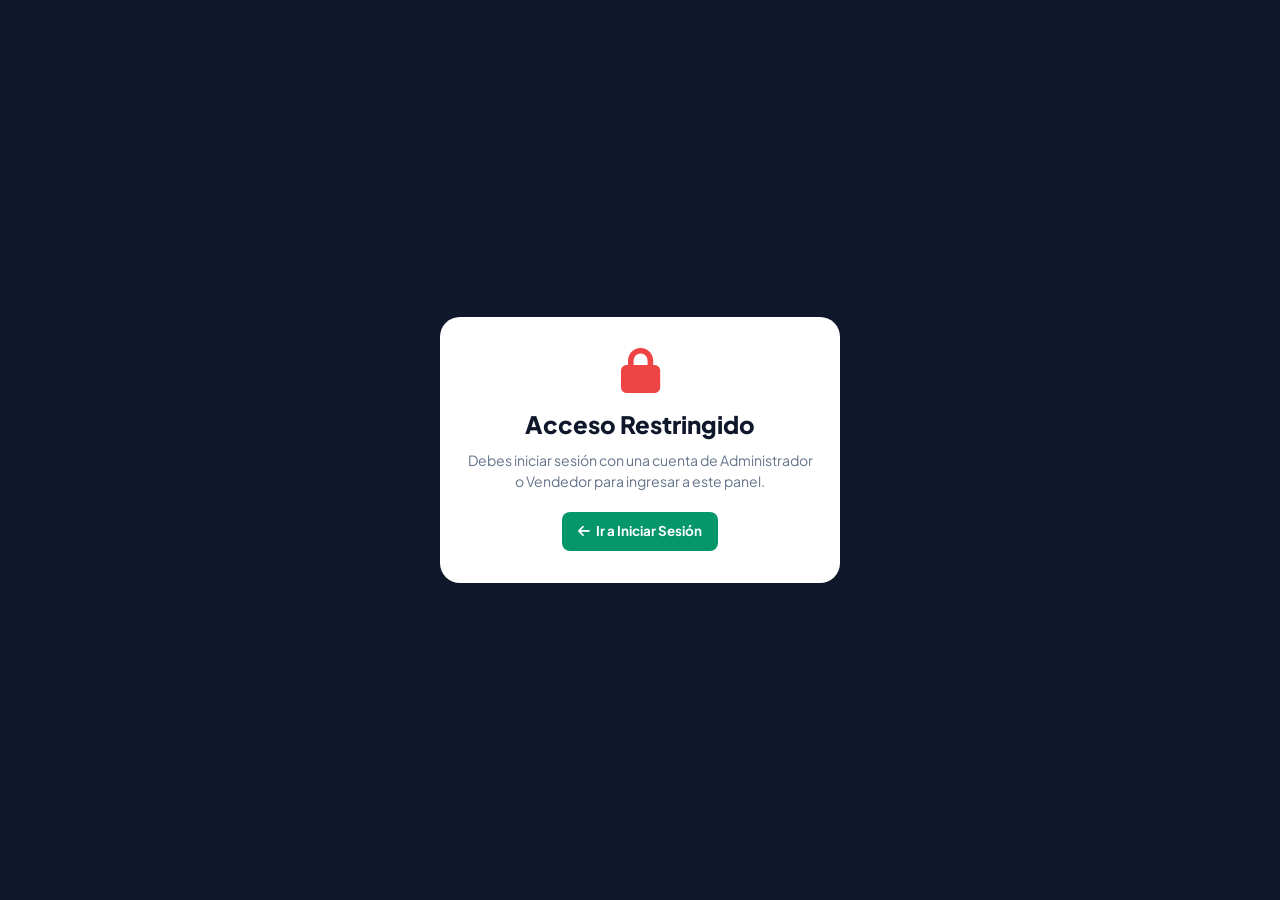
==== commit 692a6e76: "Add files via upload" ====
--- a/admin.html
+++ b/admin.html
@@ -2,7 +2,7 @@
 <html lang="es">
 <head>
   <meta charset="UTF-8" />
-  <meta name="viewport" content="width=device-width, initial-scale=1.0" />
+  <meta name="viewport" content="width=device-width, initial-scale=1.0, maximum-scale=1.0, user-scalable=no" />
   <title>Sneakers Shaday | Panel de Administración</title>
   
   <link rel="preconnect" href="https://fonts.googleapis.com">
@@ -20,9 +20,9 @@
     <div class="auth-lock-card">
       <i class="fa-solid fa-lock auth-lock-icon"></i>
       <h2>Acceso Restringido</h2>
-      <p>Debes iniciar sesión como administrador o vendedor para gestionar el catálogo y las operaciones.</p>
+      <p>Debes iniciar sesión con una cuenta de Administrador o Vendedor para ingresar a este panel.</p>
       <a href="index.html" class="btn-primary btn-block">
-        <i class="fa-solid fa-arrow-left"></i> Ir a la Tienda / Iniciar Sesión
+        <i class="fa-solid fa-arrow-left"></i> Ir a Iniciar Sesión
       </a>
     </div>
   </div>
@@ -37,7 +37,7 @@
           <h2>SHADAY</h2>
           <span>PANEL ADMINISTRATIVO</span>
         </div>
-        <button class="sidebar-close-mobile" onclick="toggleMobileSidebar()">&times;</button>
+        <button class="sidebar-close-mobile" onclick="toggleMobileSidebar()" aria-label="Cerrar menú">&times;</button>
       </div>
 
       <nav class="sidebar-menu">
@@ -47,7 +47,7 @@
         </button>
         <button class="nav-item" data-tab="productos">
           <i class="fa-solid fa-boxes-stacked"></i>
-          <span>Productos (30 pares)</span>
+          <span>Productos</span>
         </button>
         <button class="nav-item" data-tab="compras">
           <i class="fa-solid fa-cart-flatbed"></i>
@@ -116,7 +116,7 @@
               <div class="kpi-icon"><i class="fa-solid fa-shoe-prints"></i></div>
               <div class="kpi-data">
                 <span class="kpi-label">Modelos en Tienda</span>
-                <h3 id="kpiTotalProducts">0</h3>
+                <h3 id="kpiTotalProducts">30</h3>
                 <span class="kpi-sub">Total de siluetas activas</span>
               </div>
             </div>
@@ -149,7 +149,7 @@
             </div>
           </div>
 
-          <!-- Barra de Acciones Rápidas -->
+          <!-- Acciones Rápidas -->
           <div class="quick-actions-bar">
             <h4><i class="fa-solid fa-bolt"></i> Acciones Inmediatas</h4>
             <div class="actions-group">
@@ -216,16 +216,12 @@
 
           <div class="card-box">
             <div class="table-scroll-wrapper">
-              <table class="data-table">
+              <table class="data-table responsive-product-table">
                 <thead>
                   <tr>
                     <th>Foto</th>
-                    <th>Modelo</th>
-                    <th>Marca</th>
-                    <th>Precio</th>
-                    <th>Tallas en Stock</th>
-                    <th>Insignia</th>
-                    <th>Acciones</th>
+                    <th>Detalle del Sneaker</th>
+                    <th style="text-align: right;">Acciones</th>
                   </tr>
                 </thead>
                 <tbody id="productsTableBody"></tbody>
@@ -239,7 +235,7 @@
           <div class="pane-toolbar">
             <div class="pane-intro">
               <h3>Ingreso de Compras y Lotes</h3>
-              <p>Registro de mercadería comprada a distribuidores mayoristas (Falabella, Kicks, etc.).</p>
+              <p>Registro de mercadería adquirida a proveedores mayoristas.</p>
             </div>
             <button class="btn-primary" onclick="openNewPurchaseModal()">
               <i class="fa-solid fa-cart-plus"></i> Registrar Compra
@@ -257,7 +253,6 @@
                     <th>Comprobante</th>
                     <th>Pares</th>
                     <th>Total Invertido</th>
-                    <th>Estado</th>
                   </tr>
                 </thead>
                 <tbody id="purchasesTableBody"></tbody>
@@ -271,7 +266,7 @@
           <div class="pane-toolbar">
             <div class="pane-intro">
               <h3>Ventas Concretadas</h3>
-              <p>Historial de pedidos cerrados por WhatsApp o en la tienda física.</p>
+              <p>Historial de ventas confirmadas por WhatsApp o local comercial.</p>
             </div>
             <button class="btn-primary" onclick="openNewSaleModal()">
               <i class="fa-solid fa-plus"></i> Registrar Venta
@@ -287,7 +282,7 @@
                     <th>Cliente</th>
                     <th>Sneaker Vendido</th>
                     <th>Talla</th>
-                    <th>Método de Pago</th>
+                    <th>Método</th>
                     <th>Monto Cobrado</th>
                   </tr>
                 </thead>
@@ -302,7 +297,7 @@
           <div class="pane-toolbar">
             <div class="pane-intro">
               <h3>Directorio de Proveedores</h3>
-              <p>Contactos comerciales de importadores mayoristas de calzado.</p>
+              <p>Contactos comerciales de distribuidores mayoristas de calzado.</p>
             </div>
             <button class="btn-primary" onclick="openNewProviderModal()">
               <i class="fa-solid fa-user-plus"></i> Añadir Proveedor
@@ -315,11 +310,11 @@
         <section class="tab-pane" id="pane-usuarios">
           <div class="pane-toolbar">
             <div class="pane-intro">
-              <h3>Personal & Vendedores</h3>
-              <p>Administra los permisos de acceso del equipo de Sneakers Shaday.</p>
+              <h3>Personal, Administradores y Vendedores</h3>
+              <p>Crea cuentas para administradores adicionales o vendedores de tienda.</p>
             </div>
             <button class="btn-primary" onclick="openNewUserModal()">
-              <i class="fa-solid fa-user-shield"></i> Registrar Vendedor
+              <i class="fa-solid fa-user-shield"></i> Registrar Nuevo Usuario
             </button>
           </div>
 
@@ -330,10 +325,9 @@
                   <tr>
                     <th>Nombre</th>
                     <th>Email</th>
-                    <th>Rol</th>
-                    <th>Fecha de Alta</th>
+                    <th>Rol / Permiso</th>
                     <th>Estado</th>
-                    <th>Acciones</th>
+                    <th style="text-align: right;">Acciones</th>
                   </tr>
                 </thead>
                 <tbody id="usersTableBody"></tbody>
@@ -346,7 +340,7 @@
     </main>
   </div>
 
-  <!-- ================= MODAL: NUEVO PRODUCTO CON SCROLL FLUIDO ================= -->
+  <!-- Modal: Nuevo Sneaker -->
   <div class="modal-backdrop" id="modalProduct">
     <div class="modal-dialog-admin">
       <div class="modal-header-admin">
@@ -395,7 +389,7 @@
           </div>
 
           <div class="form-group-admin">
-            <label>Fotografía del Sneaker (Se reflejará en la tienda) *</label>
+            <label>Fotografía del Sneaker *</label>
             <div class="image-uploader-box">
               <div class="upload-trigger" onclick="document.getElementById('pImageFile').click()">
                 <i class="fa-solid fa-cloud-arrow-up"></i>
@@ -408,7 +402,7 @@
                 <button type="button" class="btn-remove-preview" onclick="removeSelectedImage()">&times;</button>
               </div>
             </div>
-            <small class="help-text">O si prefieres, pega el enlace web de la fotografía:</small>
+            <small class="help-text">O también puedes pegar el enlace web de la foto:</small>
             <input type="url" id="pImageUrl" placeholder="https://ejemplo.com/foto.jpg" oninput="handleUrlImagePreview(this.value)" />
           </div>
 
@@ -428,7 +422,7 @@
 
           <div class="form-group-admin">
             <label>Descripción / Ficha del Calzado</label>
-            <textarea id="pDesc" rows="3" placeholder="Detalles de materiales, suela, amortiguación y estilo..."></textarea>
+            <textarea id="pDesc" rows="3" placeholder="Detalles de materiales, amortiguación y estilo..."></textarea>
           </div>
 
         </div>
@@ -441,7 +435,7 @@
     </div>
   </div>
 
-  <!-- ================= MODAL: COMPRA ================= -->
+  <!-- Modal: Compra -->
   <div class="modal-backdrop" id="modalPurchase">
     <div class="modal-dialog-admin">
       <div class="modal-header-admin">
@@ -487,7 +481,7 @@
     </div>
   </div>
 
-  <!-- ================= MODAL: VENTA ================= -->
+  <!-- Modal: Venta -->
   <div class="modal-backdrop" id="modalSale">
     <div class="modal-dialog-admin">
       <div class="modal-header-admin">
@@ -537,7 +531,7 @@
     </div>
   </div>
 
-  <!-- ================= MODAL: PROVEEDOR ================= -->
+  <!-- Modal: Proveedor -->
   <div class="modal-backdrop" id="modalProvider">
     <div class="modal-dialog-admin">
       <div class="modal-header-admin">
@@ -573,11 +567,11 @@
     </div>
   </div>
 
-  <!-- ================= MODAL: USUARIO ================= -->
+  <!-- Modal: Nuevo Usuario / Administrador -->
   <div class="modal-backdrop" id="modalUser">
     <div class="modal-dialog-admin">
       <div class="modal-header-admin">
-        <h3><i class="fa-solid fa-user-shield"></i> Registrar Vendedor</h3>
+        <h3><i class="fa-solid fa-user-shield"></i> Registrar Usuario / Administrador</h3>
         <button class="btn-close-admin" onclick="closeModal('modalUser')">&times;</button>
       </div>
       <form id="userForm" onsubmit="handleSaveUser(event)" class="modal-form-scrollable">
@@ -588,14 +582,14 @@
           </div>
           <div class="form-group-admin">
             <label>Correo Electrónico *</label>
-            <input type="email" id="uEmail" placeholder="vendedor1@shaday.com" required />
+            <input type="email" id="uEmail" placeholder="nuevo.admin@shaday.com" required />
           </div>
           <div class="form-row-admin">
             <div class="form-group-admin flex-1">
-              <label>Rol *</label>
+              <label>Rol / Permiso *</label>
               <select id="uRole" required>
-                <option value="vendedor">Vendedor</option>
-                <option value="admin">Administrador</option>
+                <option value="admin">Administrador (Control Total)</option>
+                <option value="vendedor">Vendedor (Ventas y Catálogo)</option>
               </select>
             </div>
             <div class="form-group-admin flex-1">
--- a/admin.css
+++ b/admin.css
@@ -1,5 +1,5 @@
 /* ==========================================================================
-   SNEAKERS SHADAY - ESTILOS DEL PANEL ADMINISTRATIVO UX/UI
+   SNEAKERS SHADAY - ESTILOS DEL PANEL ADMINISTRATIVO UX/UI MOBILE-FIRST
    ========================================================================== */
 
 :root {
@@ -33,7 +33,7 @@
 html, body {
   width: 100%;
   max-width: 100vw;
-  overflow-x: hidden; /* Elimina cualquier movimiento o salto horizontal */
+  overflow-x: hidden;
   background-color: var(--admin-bg);
   color: var(--admin-text-main);
   line-height: 1.5;
@@ -52,18 +52,14 @@
 }
 .auth-lock-card {
   background: white;
-  padding: 36px;
+  padding: 32px 24px;
   border-radius: var(--radius-lg);
-  max-width: 420px;
+  max-width: 400px;
   text-align: center;
 }
-.auth-lock-icon {
-  font-size: 3rem;
-  color: var(--admin-danger);
-  margin-bottom: 14px;
-}
+.auth-lock-icon { font-size: 2.8rem; color: var(--admin-danger); margin-bottom: 12px; }
 .auth-lock-card h2 { margin-bottom: 8px; font-weight: 800; }
-.auth-lock-card p { color: var(--admin-text-muted); font-size: 0.9rem; margin-bottom: 20px; }
+.auth-lock-card p { color: var(--admin-text-muted); font-size: 0.88rem; margin-bottom: 20px; }
 
 /* Layout Admin */
 .admin-layout {
@@ -80,40 +76,44 @@
   color: #fff;
   display: flex;
   flex-direction: column;
-  position: sticky;
+  position: fixed;
   top: 0;
+  left: 0;
   height: 100vh;
-  padding: 24px 16px;
+  padding: 20px 14px;
   border-right: 1px solid #1e293b;
   flex-shrink: 0;
-  z-index: 200;
-  transition: transform 0.3s ease;
+  z-index: 1000;
+  transform: translateX(-100%);
+  transition: transform 0.28s ease;
+}
+.admin-sidebar.mobile-open {
+  transform: translateX(0);
 }
 
 .sidebar-brand {
   display: flex;
   align-items: center;
-  gap: 12px;
-  padding: 0 8px 24px 8px;
+  gap: 10px;
+  padding: 0 6px 18px 6px;
   border-bottom: 1px solid rgba(255, 255, 255, 0.08);
   position: relative;
 }
 .brand-icon {
   background: var(--admin-accent);
-  width: 40px;
-  height: 40px;
-  border-radius: var(--radius-sm);
-  display: flex;
-  align-items: center;
-  justify-content: center;
-  font-size: 1.2rem;
+  width: 38px;
+  height: 38px;
+  border-radius: var(--radius-sm);
+  display: flex;
+  align-items: center;
+  justify-content: center;
+  font-size: 1.15rem;
   color: #fff;
 }
-.brand-text h2 { font-size: 1.15rem; font-weight: 800; }
-.brand-text span { font-size: 0.65rem; color: #94a3b8; font-weight: 700; letter-spacing: 0.5px; }
+.brand-text h2 { font-size: 1.1rem; font-weight: 800; }
+.brand-text span { font-size: 0.62rem; color: #94a3b8; font-weight: 700; letter-spacing: 0.5px; }
 
 .sidebar-close-mobile {
-  display: none;
   background: transparent;
   border: none;
   color: #fff;
@@ -127,8 +127,8 @@
   flex: 1;
   display: flex;
   flex-direction: column;
-  gap: 6px;
-  margin-top: 24px;
+  gap: 5px;
+  margin-top: 18px;
 }
 
 .nav-item {
@@ -137,22 +137,22 @@
   color: #94a3b8;
   display: flex;
   align-items: center;
-  gap: 12px;
-  padding: 11px 16px;
-  border-radius: var(--radius-sm);
-  font-size: 0.9rem;
+  gap: 10px;
+  padding: 10px 14px;
+  border-radius: var(--radius-sm);
+  font-size: 0.88rem;
   font-weight: 600;
   cursor: pointer;
   text-align: left;
   width: 100%;
   transition: all 0.2s ease;
 }
-.nav-item i { width: 20px; font-size: 1.05rem; }
+.nav-item i { width: 18px; font-size: 1rem; }
 .nav-item:hover { background-color: var(--admin-sidebar-hover); color: #fff; }
 .nav-item.active { background-color: var(--admin-accent); color: #fff; }
 
 .sidebar-footer {
-  padding-top: 16px;
+  padding-top: 14px;
   border-top: 1px solid rgba(255, 255, 255, 0.08);
 }
 .btn-view-store {
@@ -160,25 +160,25 @@
   align-items: center;
   justify-content: center;
   gap: 8px;
-  background: rgba(255, 255, 255, 0.06);
+  background: rgba(255, 255, 255, 0.08);
   color: #e2e8f0;
   text-decoration: none;
-  font-size: 0.85rem;
+  font-size: 0.84rem;
   font-weight: 600;
-  padding: 10px;
-  border-radius: var(--radius-sm);
-}
-.btn-view-store:hover { background: rgba(255, 255, 255, 0.12); color: #fff; }
+  padding: 9px;
+  border-radius: var(--radius-sm);
+}
 
 .sidebar-mobile-overlay {
   display: none;
   position: fixed;
   inset: 0;
   background: rgba(0,0,0,0.5);
-  z-index: 150;
-}
-
-/* Área Principal */
+  z-index: 950;
+}
+.sidebar-mobile-overlay.active { display: block; }
+
+/* Main Area */
 .admin-main {
   flex: 1;
   display: flex;
@@ -189,7 +189,7 @@
 
 .admin-topbar {
   background: var(--admin-surface);
-  padding: 16px 32px;
+  padding: 12px 16px;
   display: flex;
   justify-content: space-between;
   align-items: center;
@@ -198,104 +198,97 @@
   top: 0;
   z-index: 50;
 }
-
 .topbar-left {
   display: flex;
   align-items: center;
-  gap: 14px;
+  gap: 12px;
 }
 .btn-sidebar-toggle {
-  display: none;
   background: transparent;
   border: none;
-  font-size: 1.3rem;
+  font-size: 1.25rem;
   color: var(--admin-text-main);
   cursor: pointer;
 }
-.topbar-left h1 { font-size: 1.35rem; font-weight: 800; }
-.topbar-left p { font-size: 0.82rem; color: var(--admin-text-muted); }
+.topbar-left h1 { font-size: 1.15rem; font-weight: 800; }
+.topbar-left p { display: none; }
 
 .topbar-right {
   display: flex;
   align-items: center;
-  gap: 16px;
+  gap: 10px;
 }
 .user-chip {
   display: flex;
   align-items: center;
-  gap: 10px;
+  gap: 8px;
 }
 .user-avatar {
   background: var(--admin-primary);
   color: #fff;
-  width: 36px;
-  height: 36px;
+  width: 34px;
+  height: 34px;
   border-radius: 50%;
   display: flex;
   align-items: center;
   justify-content: center;
-}
-.user-info strong { display: block; font-size: 0.85rem; }
-.user-info span { display: block; font-size: 0.72rem; color: var(--admin-text-muted); }
+  font-size: 0.9rem;
+}
+.user-info strong { display: block; font-size: 0.82rem; }
+.user-info span { display: block; font-size: 0.68rem; color: var(--admin-text-muted); }
 
 .btn-logout {
-  background: #f1f5f9;
-  border: 1px solid var(--admin-border);
+  background: #fff1f2;
+  border: 1px solid #fee2e2;
   color: var(--admin-danger);
-  width: 36px;
-  height: 36px;
-  border-radius: var(--radius-sm);
-  cursor: pointer;
-  display: flex;
-  align-items: center;
-  justify-content: center;
-}
-.btn-logout:hover { background: #fee2e2; }
-
-/* Contenido */
+  width: 34px;
+  height: 34px;
+  border-radius: var(--radius-sm);
+  cursor: pointer;
+  display: flex;
+  align-items: center;
+  justify-content: center;
+}
+
 .admin-content-area {
-  padding: 28px 32px;
+  padding: 16px 12px;
   flex: 1;
   max-width: 100%;
-  overflow-x: hidden;
-}
-
+}
 .tab-pane { display: none; }
 .tab-pane.active { display: block; }
 
 /* KPI Grid */
 .kpi-grid {
   display: grid;
-  grid-template-columns: repeat(auto-fit, minmax(220px, 1fr));
-  gap: 20px;
-  margin-bottom: 24px;
+  grid-template-columns: 1fr 1fr;
+  gap: 10px;
+  margin-bottom: 16px;
 }
 .kpi-card {
   background: var(--admin-surface);
   border-radius: var(--radius-md);
   border: 1px solid var(--admin-border);
-  padding: 20px;
-  display: flex;
-  align-items: center;
-  gap: 16px;
-  box-shadow: var(--shadow-sm);
+  padding: 14px 12px;
+  display: flex;
+  align-items: center;
+  gap: 10px;
 }
 .kpi-icon {
-  width: 48px;
-  height: 48px;
+  width: 38px;
+  height: 38px;
   border-radius: var(--radius-sm);
   background: rgba(5, 150, 105, 0.1);
   color: var(--admin-accent);
   display: flex;
   align-items: center;
   justify-content: center;
-  font-size: 1.3rem;
+  font-size: 1.1rem;
 }
 .kpi-warning { background: rgba(245, 158, 11, 0.1); color: var(--admin-warning); }
-
-.kpi-label { font-size: 0.75rem; font-weight: 700; color: var(--admin-text-muted); text-transform: uppercase; }
-.kpi-data h3 { font-size: 1.55rem; font-weight: 800; margin: 2px 0; }
-.kpi-sub { font-size: 0.74rem; color: var(--admin-text-muted); }
+.kpi-label { font-size: 0.68rem; font-weight: 700; color: var(--admin-text-muted); text-transform: uppercase; }
+.kpi-data h3 { font-size: 1.25rem; font-weight: 800; margin: 1px 0; }
+.kpi-sub { font-size: 0.66rem; color: var(--admin-text-muted); }
 .text-danger { color: var(--admin-danger); font-weight: 700; }
 .text-success { color: var(--admin-accent); font-weight: 700; }
 
@@ -304,53 +297,42 @@
   background: var(--admin-surface);
   border: 1px solid var(--admin-border);
   border-radius: var(--radius-md);
-  padding: 16px 20px;
-  display: flex;
-  justify-content: space-between;
-  align-items: center;
-  flex-wrap: wrap;
-  gap: 14px;
-  margin-bottom: 24px;
-}
-.quick-actions-bar h4 { font-size: 0.92rem; font-weight: 800; display: flex; align-items: center; gap: 8px; }
-.actions-group { display: flex; gap: 10px; flex-wrap: wrap; }
+  padding: 14px;
+  margin-bottom: 18px;
+}
+.quick-actions-bar h4 { font-size: 0.88rem; font-weight: 800; margin-bottom: 10px; }
+.actions-group { display: flex; gap: 8px; flex-wrap: wrap; }
 .btn-action {
   background: #f8fafc;
   border: 1px solid var(--admin-border);
   color: var(--admin-text-main);
-  padding: 8px 14px;
-  border-radius: var(--radius-sm);
-  font-size: 0.85rem;
+  padding: 7px 11px;
+  border-radius: var(--radius-sm);
+  font-size: 0.78rem;
   font-weight: 700;
   cursor: pointer;
   display: inline-flex;
   align-items: center;
-  gap: 6px;
-}
-.btn-action:hover { background: var(--admin-primary); color: white; border-color: var(--admin-primary); }
+  gap: 5px;
+}
 
 /* Tablas Responsivas */
-.dashboard-tables-grid {
-  display: grid;
-  grid-template-columns: repeat(auto-fit, minmax(380px, 1fr));
-  gap: 24px;
-}
+.dashboard-tables-grid { display: grid; grid-template-columns: 1fr; gap: 16px; }
 .card-box {
   background: var(--admin-surface);
   border-radius: var(--radius-md);
   border: 1px solid var(--admin-border);
   overflow: hidden;
-  box-shadow: var(--shadow-sm);
-  margin-bottom: 24px;
+  margin-bottom: 18px;
 }
 .card-box-header {
-  padding: 16px 20px;
+  padding: 12px 14px;
   border-bottom: 1px solid var(--admin-border);
   display: flex;
   justify-content: space-between;
   align-items: center;
 }
-.card-box-header h3 { font-size: 0.95rem; font-weight: 800; display: flex; align-items: center; gap: 8px; }
+.card-box-header h3 { font-size: 0.9rem; font-weight: 800; }
 
 .table-scroll-wrapper {
   width: 100%;
@@ -361,28 +343,50 @@
   width: 100%;
   border-collapse: collapse;
   text-align: left;
-  font-size: 0.88rem;
-  white-space: nowrap;
+  font-size: 0.84rem;
 }
 .data-table th {
   background: #f8fafc;
-  padding: 12px 18px;
+  padding: 10px 12px;
   font-weight: 700;
   color: var(--admin-text-muted);
   border-bottom: 1px solid var(--admin-border);
-  font-size: 0.75rem;
+  font-size: 0.72rem;
   text-transform: uppercase;
 }
 .data-table td {
-  padding: 13px 18px;
+  padding: 10px 12px;
   border-bottom: 1px solid var(--admin-border);
   vertical-align: middle;
 }
-.data-table tr:hover td { background-color: #f8fafc; }
+
+/* ================= DISEÑO RESPONSIVO PARA LA TABLA DE PRODUCTOS ================= */
+.responsive-product-table td.prod-detail-cell {
+  white-space: normal;
+}
+.prod-mobile-name {
+  font-weight: 800;
+  font-size: 0.88rem;
+  color: var(--admin-text-main);
+  margin-bottom: 2px;
+}
+.prod-mobile-meta {
+  font-size: 0.74rem;
+  color: var(--admin-text-muted);
+  display: flex;
+  gap: 6px;
+  flex-wrap: wrap;
+  align-items: center;
+}
+.prod-mobile-price {
+  font-weight: 800;
+  color: var(--admin-accent);
+  font-size: 0.84rem;
+}
 
 .table-img {
-  width: 42px;
-  height: 42px;
+  width: 44px;
+  height: 44px;
   object-fit: cover;
   border-radius: var(--radius-sm);
   background: #f1f5f9;
@@ -390,9 +394,9 @@
 .badge-tag {
   background: #e2e8f0;
   color: #334155;
-  font-size: 0.72rem;
+  font-size: 0.68rem;
   font-weight: 700;
-  padding: 3px 8px;
+  padding: 2px 6px;
   border-radius: 99px;
   display: inline-block;
 }
@@ -407,23 +411,24 @@
   height: 32px;
   border-radius: 6px;
   cursor: pointer;
+  display: inline-flex;
+  align-items: center;
+  justify-content: center;
 }
 
 /* Toolbar de pestañas */
 .pane-toolbar {
   display: flex;
-  justify-content: space-between;
-  align-items: center;
-  margin-bottom: 20px;
-  gap: 16px;
-  flex-wrap: wrap;
-}
-.pane-intro h3 { font-size: 1.2rem; font-weight: 800; }
-.pane-intro p { font-size: 0.82rem; color: var(--admin-text-muted); }
+  flex-direction: column;
+  gap: 10px;
+  margin-bottom: 16px;
+}
+.pane-intro h3 { font-size: 1.1rem; font-weight: 800; }
+.pane-intro p { font-size: 0.78rem; color: var(--admin-text-muted); }
 
 .search-box-admin {
   position: relative;
-  width: 300px;
+  width: 100%;
 }
 .search-box-admin i {
   position: absolute;
@@ -434,47 +439,45 @@
 }
 .search-box-admin input {
   width: 100%;
-  padding: 9px 12px 9px 36px;
-  border-radius: var(--radius-sm);
-  border: 1px solid var(--admin-border);
-  font-size: 0.86rem;
+  padding: 8px 12px 8px 34px;
+  border-radius: var(--radius-sm);
+  border: 1px solid var(--admin-border);
+  font-size: 0.84rem;
   outline: none;
 }
-.search-box-admin input:focus { border-color: var(--admin-accent); }
 
 .btn-primary {
   background: var(--admin-accent);
   color: white;
   border: none;
-  padding: 9px 18px;
+  padding: 9px 16px;
   border-radius: var(--radius-sm);
   font-weight: 700;
-  font-size: 0.88rem;
+  font-size: 0.84rem;
   cursor: pointer;
   display: inline-flex;
   align-items: center;
-  gap: 8px;
-}
-.btn-primary:hover { background: var(--admin-accent-hover); }
+  justify-content: center;
+  gap: 6px;
+  text-decoration: none;
+}
 
 /* Proveedores Cards */
 .providers-grid {
   display: grid;
-  grid-template-columns: repeat(auto-fill, minmax(270px, 1fr));
-  gap: 20px;
+  grid-template-columns: 1fr;
+  gap: 14px;
 }
 .provider-card {
   background: white;
   border: 1px solid var(--admin-border);
   border-radius: var(--radius-md);
-  padding: 20px;
-}
-.provider-card h4 { font-size: 1.05rem; font-weight: 800; margin-bottom: 6px; }
-.provider-card p { font-size: 0.85rem; color: var(--admin-text-muted); margin-bottom: 4px; }
-
-/* ==========================================================================
-   MODALES DEL ADMIN CON SCROLL TOTALMENTE CORREGIDO
-   ========================================================================== */
+  padding: 16px;
+}
+.provider-card h4 { font-size: 0.98rem; font-weight: 800; margin-bottom: 4px; }
+.provider-card p { font-size: 0.8rem; color: var(--admin-text-muted); margin-bottom: 3px; }
+
+/* ================= MODALES FLUIDOS ================= */
 .modal-backdrop {
   position: fixed;
   inset: 0;
@@ -483,154 +486,115 @@
   display: none;
   align-items: center;
   justify-content: center;
-  z-index: 1000;
-  padding: 16px;
+  z-index: 2000;
+  padding: 12px;
 }
 .modal-backdrop.active { display: flex; }
 
 .modal-dialog-admin {
   background: white;
   width: 100%;
-  max-width: 620px;
+  max-width: 580px;
   border-radius: var(--radius-lg);
-  box-shadow: 0 25px 50px -12px rgba(0, 0, 0, 0.25);
-  max-height: 85vh; /* Altura máxima controlada */
-  display: flex;
-  flex-direction: column; /* Estructura Header - Body con scroll - Footer fijo */
+  max-height: 88vh;
+  display: flex;
+  flex-direction: column;
   overflow: hidden;
 }
 
 .modal-header-admin {
-  padding: 18px 24px;
+  padding: 14px 18px;
   border-bottom: 1px solid var(--admin-border);
   display: flex;
   justify-content: space-between;
   align-items: center;
-  flex-shrink: 0; /* Nunca se aplasta */
-}
-.modal-header-admin h3 { font-size: 1.15rem; font-weight: 800; display: flex; align-items: center; gap: 8px; }
-.btn-close-admin {
-  background: transparent;
-  border: none;
-  font-size: 1.6rem;
-  cursor: pointer;
-  color: var(--admin-text-muted);
-}
-
-.modal-form-scrollable {
-  display: flex;
-  flex-direction: column;
-  flex: 1;
-  min-height: 0; /* Esencial para permitir el scroll interno en Flexbox */
-}
-
+  flex-shrink: 0;
+}
+.modal-header-admin h3 { font-size: 1.05rem; font-weight: 800; display: flex; align-items: center; gap: 6px; }
+.btn-close-admin { background: transparent; border: none; font-size: 1.6rem; cursor: pointer; color: var(--admin-text-muted); }
+
+.modal-form-scrollable { display: flex; flex-direction: column; flex: 1; min-height: 0; }
 .modal-scroll-body {
-  padding: 22px 24px;
-  overflow-y: auto; /* Desplazamiento fluido */
+  padding: 16px 18px;
+  overflow-y: auto;
   -webkit-overflow-scrolling: touch;
   flex: 1;
   display: flex;
   flex-direction: column;
-  gap: 16px;
+  gap: 12px;
 }
 
 .modal-footer-admin {
-  padding: 16px 24px;
+  padding: 12px 18px;
   border-top: 1px solid var(--admin-border);
   display: flex;
   justify-content: flex-end;
-  gap: 12px;
+  gap: 10px;
   background: #f8fafc;
-  flex-shrink: 0; /* El botón SIEMPRE está visible al final */
+  flex-shrink: 0;
 }
 .btn-secondary-admin {
   background: white;
   color: var(--admin-text-main);
   border: 1px solid var(--admin-border);
-  padding: 9px 16px;
+  padding: 8px 14px;
   border-radius: var(--radius-sm);
   font-weight: 700;
-  font-size: 0.88rem;
-  cursor: pointer;
-}
-
-.form-row-admin {
-  display: flex;
-  gap: 14px;
-}
-.flex-1 { flex: 1; }
-.flex-2 { flex: 2; }
-
-.form-group-admin {
-  display: flex;
-  flex-direction: column;
-  gap: 5px;
-}
-.form-group-admin label { font-size: 0.8rem; font-weight: 700; }
+  font-size: 0.82rem;
+  cursor: pointer;
+}
+
+.form-row-admin { display: flex; flex-direction: column; gap: 10px; }
+.form-group-admin { display: flex; flex-direction: column; gap: 4px; }
+.form-group-admin label { font-size: 0.78rem; font-weight: 700; }
 .form-group-admin input, 
 .form-group-admin select, 
 .form-group-admin textarea {
-  padding: 9px 12px;
-  border-radius: var(--radius-sm);
-  border: 1px solid var(--admin-border);
-  font-size: 0.88rem;
+  padding: 8px 10px;
+  border-radius: var(--radius-sm);
+  border: 1px solid var(--admin-border);
+  font-size: 0.84rem;
   outline: none;
 }
-.form-group-admin input:focus,
-.form-group-admin select:focus,
-.form-group-admin textarea:focus { border-color: var(--admin-accent); }
-
-/* Uploader de imágenes */
+
 .image-uploader-box {
   border: 2px dashed #cbd5e1;
   border-radius: var(--radius-sm);
-  padding: 16px;
+  padding: 12px;
   background: #f8fafc;
   text-align: center;
   cursor: pointer;
 }
-.upload-trigger i { font-size: 2rem; color: var(--admin-accent); margin-bottom: 4px; }
-.upload-trigger p { font-size: 0.85rem; font-weight: 700; }
-.upload-trigger span { font-size: 0.74rem; color: var(--admin-text-muted); }
-
-.image-preview-wrapper {
-  margin-top: 10px;
-  position: relative;
-  display: inline-block;
-}
-.image-preview-wrapper img {
-  max-height: 120px;
-  border-radius: var(--radius-sm);
-}
+.upload-trigger i { font-size: 1.8rem; color: var(--admin-accent); margin-bottom: 2px; }
+.upload-trigger p { font-size: 0.8rem; font-weight: 700; }
+.upload-trigger span { font-size: 0.7rem; color: var(--admin-text-muted); }
+
+.image-preview-wrapper { margin-top: 8px; position: relative; display: inline-block; }
+.image-preview-wrapper img { max-height: 100px; border-radius: var(--radius-sm); }
 .btn-remove-preview {
   position: absolute;
-  top: -8px;
-  right: -8px;
+  top: -6px;
+  right: -6px;
   background: var(--admin-danger);
   color: white;
   border: none;
   border-radius: 50%;
-  width: 22px;
-  height: 22px;
-  cursor: pointer;
-}
-
-.help-text { font-size: 0.74rem; color: var(--admin-text-muted); margin-top: 4px; }
-
-.sizes-checkbox-grid {
-  display: flex;
-  gap: 6px;
-  flex-wrap: wrap;
-}
+  width: 20px;
+  height: 20px;
+  cursor: pointer;
+}
+.help-text { font-size: 0.7rem; color: var(--admin-text-muted); margin-top: 2px; }
+
+.sizes-checkbox-grid { display: flex; gap: 4px; flex-wrap: wrap; }
 .size-check {
   display: inline-flex;
   align-items: center;
-  gap: 5px;
+  gap: 4px;
   background: #f8fafc;
   border: 1px solid var(--admin-border);
-  padding: 6px 10px;
-  border-radius: var(--radius-sm);
-  font-size: 0.82rem;
+  padding: 5px 8px;
+  border-radius: var(--radius-sm);
+  font-size: 0.78rem;
   font-weight: 700;
   cursor: pointer;
 }
@@ -638,31 +602,28 @@
 .total-preview-box {
   background: #ecfdf5;
   border: 1px solid #a7f3d0;
-  padding: 12px 16px;
+  padding: 10px 14px;
   border-radius: var(--radius-sm);
   display: flex;
   justify-content: space-between;
   align-items: center;
 }
-.total-preview-box strong { font-size: 1.2rem; color: #065f46; }
-
-/* Responsividad Móvil */
-@media (max-width: 900px) {
-  .admin-sidebar {
-    position: fixed;
-    top: 0;
-    left: 0;
-    transform: translateX(-100%);
-    box-shadow: 10px 0 30px rgba(0,0,0,0.3);
-  }
-  .admin-sidebar.mobile-open {
-    transform: translateX(0);
-  }
-  .sidebar-close-mobile { display: block; }
-  .btn-sidebar-toggle { display: block; }
-  .sidebar-mobile-overlay.active { display: block; }
-  .admin-topbar { padding: 14px 20px; }
-  .admin-content-area { padding: 20px 16px; }
-  .dashboard-tables-grid { grid-template-columns: 1fr; }
-  .form-row-admin { flex-direction: column; }
+.total-preview-box strong { font-size: 1.1rem; color: #065f46; }
+
+/* Escritorio (>= 768px) */
+@media (min-width: 768px) {
+  .admin-sidebar { position: sticky; transform: translateX(0); }
+  .sidebar-close-mobile { display: none; }
+  .btn-sidebar-toggle { display: none; }
+  .admin-topbar { padding: 14px 28px; }
+  .topbar-left p { display: block; }
+  .admin-content-area { padding: 24px 28px; }
+  .kpi-grid { grid-template-columns: repeat(4, 1fr); gap: 18px; }
+  .dashboard-tables-grid { grid-template-columns: 1fr 1fr; }
+  .pane-toolbar { flex-direction: row; justify-content: space-between; align-items: center; }
+  .search-box-admin { width: 320px; }
+  .providers-grid { grid-template-columns: repeat(3, 1fr); }
+  .form-row-admin { flex-direction: row; }
+  .flex-1 { flex: 1; }
+  .flex-2 { flex: 2; }
 }
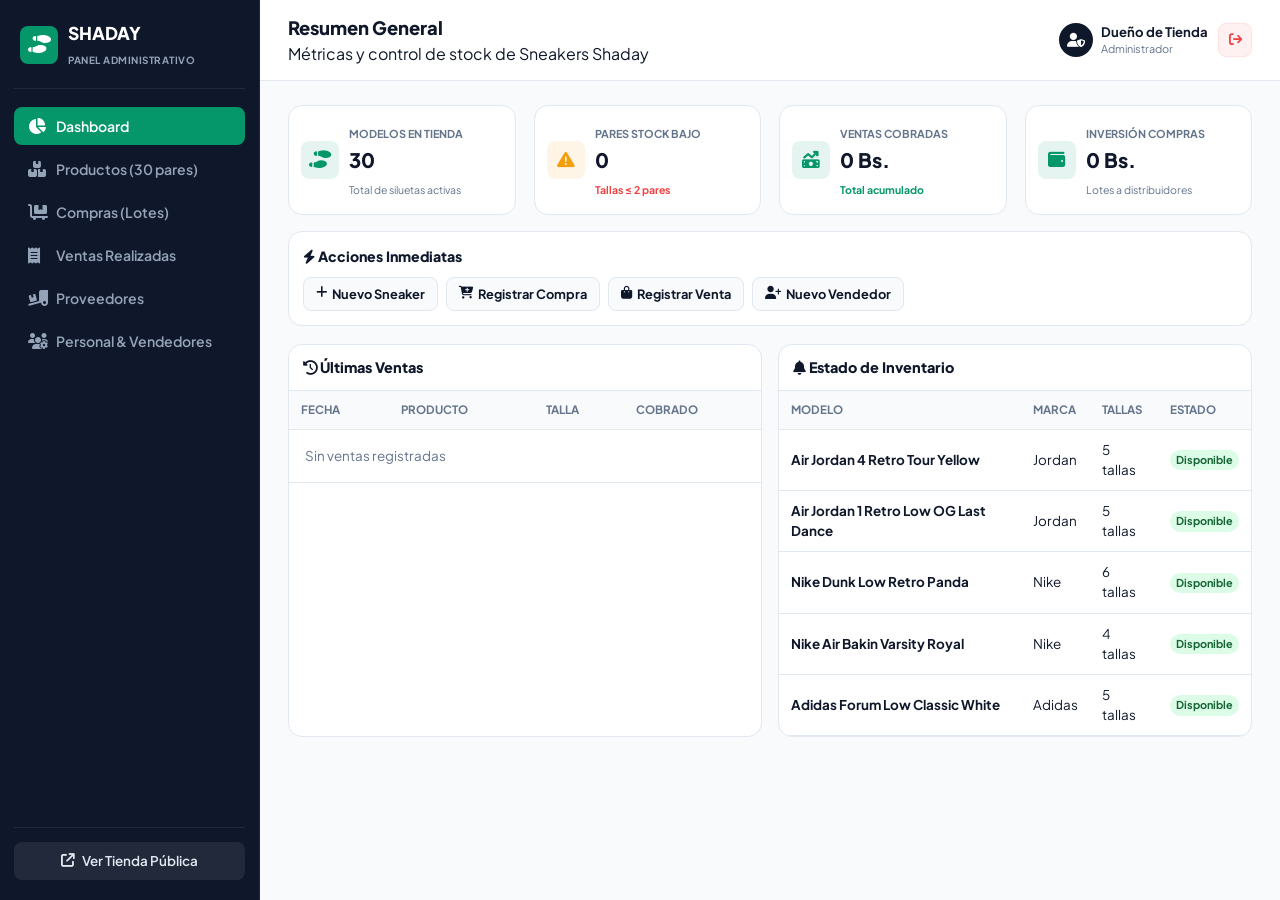
==== commit cff03ffb: "Add files via upload" ====
--- a/admin.html
+++ b/admin.html
@@ -10,8 +10,11 @@
   <link href="https://fonts.googleapis.com/css2?family=Plus+Jakarta+Sans:wght@400;500;600;700;800&display=swap" rel="stylesheet">
   <link rel="stylesheet" href="https://cdnjs.cloudflare.com/ajax/libs/font-awesome/6.5.1/css/all.min.css" />
 
+  <!-- SDK Supabase -->
   <script src="https://cdn.jsdelivr.net/npm/@supabase/supabase-js@2"></script>
-  <link rel="stylesheet" href="admin.css" />
+  
+  <!-- Estilos con actualización de caché -->
+  <link rel="stylesheet" href="admin.css?v=4.0" />
 </head>
 <body>
 
@@ -37,31 +40,31 @@
           <h2>SHADAY</h2>
           <span>PANEL ADMINISTRATIVO</span>
         </div>
-        <button class="sidebar-close-mobile" onclick="toggleMobileSidebar()" aria-label="Cerrar menú">&times;</button>
+        <button class="sidebar-close-mobile" onclick="toggleMobileSidebar()" aria-label="Cerrar">&times;</button>
       </div>
 
       <nav class="sidebar-menu">
-        <button class="nav-item active" data-tab="dashboard">
+        <button class="nav-item active" data-tab="dashboard" onclick="switchTab('dashboard')">
           <i class="fa-solid fa-chart-pie"></i>
           <span>Dashboard</span>
         </button>
-        <button class="nav-item" data-tab="productos">
+        <button class="nav-item" data-tab="productos" onclick="switchTab('productos')">
           <i class="fa-solid fa-boxes-stacked"></i>
-          <span>Productos</span>
+          <span>Productos (30 pares)</span>
         </button>
-        <button class="nav-item" data-tab="compras">
+        <button class="nav-item" data-tab="compras" onclick="switchTab('compras')">
           <i class="fa-solid fa-cart-flatbed"></i>
           <span>Compras (Lotes)</span>
         </button>
-        <button class="nav-item" data-tab="ventas">
+        <button class="nav-item" data-tab="ventas" onclick="switchTab('ventas')">
           <i class="fa-solid fa-receipt"></i>
           <span>Ventas Realizadas</span>
         </button>
-        <button class="nav-item" data-tab="proveedores">
+        <button class="nav-item" data-tab="proveedores" onclick="switchTab('proveedores')">
           <i class="fa-solid fa-truck-ramp-box"></i>
           <span>Proveedores</span>
         </button>
-        <button class="nav-item" data-tab="usuarios">
+        <button class="nav-item" data-tab="usuarios" onclick="switchTab('usuarios')">
           <i class="fa-solid fa-users-gear"></i>
           <span>Personal & Vendedores</span>
         </button>
@@ -106,13 +109,23 @@
         </div>
       </header>
 
+      <!-- BARRA DE MÓDULOS RÁPIDOS PARA MÓVIL (Toca y cambia de vista de inmediato) -->
+      <div class="mobile-module-nav">
+        <button class="mod-pill active" data-mod="dashboard" onclick="switchTab('dashboard')"><i class="fa-solid fa-chart-pie"></i> Inicio</button>
+        <button class="mod-pill" data-mod="productos" onclick="switchTab('productos')"><i class="fa-solid fa-boxes-stacked"></i> Productos</button>
+        <button class="mod-pill" data-mod="compras" onclick="switchTab('compras')"><i class="fa-solid fa-cart-flatbed"></i> Compras</button>
+        <button class="mod-pill" data-mod="ventas" onclick="switchTab('ventas')"><i class="fa-solid fa-receipt"></i> Ventas</button>
+        <button class="mod-pill" data-mod="proveedores" onclick="switchTab('proveedores')"><i class="fa-solid fa-truck-ramp-box"></i> Proveedores</button>
+        <button class="mod-pill" data-mod="usuarios" onclick="switchTab('usuarios')"><i class="fa-solid fa-users-gear"></i> Personal</button>
+      </div>
+
       <div class="admin-content-area">
 
         <!-- ================= PANE 1: DASHBOARD ================= -->
         <section class="tab-pane active" id="pane-dashboard">
           
           <div class="kpi-grid">
-            <div class="kpi-card">
+            <div class="kpi-card" onclick="switchTab('productos')" style="cursor:pointer;" title="Toca para ver productos">
               <div class="kpi-icon"><i class="fa-solid fa-shoe-prints"></i></div>
               <div class="kpi-data">
                 <span class="kpi-label">Modelos en Tienda</span>
@@ -121,7 +134,7 @@
               </div>
             </div>
 
-            <div class="kpi-card">
+            <div class="kpi-card" onclick="switchTab('productos')" style="cursor:pointer;" title="Toca para ver stock">
               <div class="kpi-icon kpi-warning"><i class="fa-solid fa-triangle-exclamation"></i></div>
               <div class="kpi-data">
                 <span class="kpi-label">Pares Stock Bajo</span>
@@ -130,7 +143,7 @@
               </div>
             </div>
 
-            <div class="kpi-card">
+            <div class="kpi-card" onclick="switchTab('ventas')" style="cursor:pointer;" title="Toca para ver ventas">
               <div class="kpi-icon"><i class="fa-solid fa-money-bill-trend-up"></i></div>
               <div class="kpi-data">
                 <span class="kpi-label">Ventas Cobradas</span>
@@ -139,7 +152,7 @@
               </div>
             </div>
 
-            <div class="kpi-card">
+            <div class="kpi-card" onclick="switchTab('compras')" style="cursor:pointer;" title="Toca para ver compras">
               <div class="kpi-icon"><i class="fa-solid fa-wallet"></i></div>
               <div class="kpi-data">
                 <span class="kpi-label">Inversión Compras</span>
@@ -266,7 +279,7 @@
           <div class="pane-toolbar">
             <div class="pane-intro">
               <h3>Ventas Concretadas</h3>
-              <p>Historial de ventas confirmadas por WhatsApp o local comercial.</p>
+              <p>Historial de pedidos cerrados por WhatsApp o tienda física.</p>
             </div>
             <button class="btn-primary" onclick="openNewSaleModal()">
               <i class="fa-solid fa-plus"></i> Registrar Venta
@@ -297,7 +310,7 @@
           <div class="pane-toolbar">
             <div class="pane-intro">
               <h3>Directorio de Proveedores</h3>
-              <p>Contactos comerciales de distribuidores mayoristas de calzado.</p>
+              <p>Contactos comerciales de mayoristas e importadores de calzado.</p>
             </div>
             <button class="btn-primary" onclick="openNewProviderModal()">
               <i class="fa-solid fa-user-plus"></i> Añadir Proveedor
@@ -314,7 +327,7 @@
               <p>Crea cuentas para administradores adicionales o vendedores de tienda.</p>
             </div>
             <button class="btn-primary" onclick="openNewUserModal()">
-              <i class="fa-solid fa-user-shield"></i> Registrar Nuevo Usuario
+              <i class="fa-solid fa-user-shield"></i> Registrar Usuario
             </button>
           </div>
 
@@ -325,7 +338,7 @@
                   <tr>
                     <th>Nombre</th>
                     <th>Email</th>
-                    <th>Rol / Permiso</th>
+                    <th>Rol</th>
                     <th>Estado</th>
                     <th style="text-align: right;">Acciones</th>
                   </tr>
@@ -606,6 +619,7 @@
     </div>
   </div>
 
-  <script src="admin.js"></script>
+  <!-- Script con actualización de versión -->
+  <script src="admin.js?v=4.0"></script>
 </body>
 </html>
--- a/admin.css
+++ b/admin.css
@@ -83,12 +83,12 @@
   padding: 20px 14px;
   border-right: 1px solid #1e293b;
   flex-shrink: 0;
-  z-index: 1000;
+  z-index: 2500;
   transform: translateX(-100%);
   transition: transform 0.28s ease;
 }
 .admin-sidebar.mobile-open {
-  transform: translateX(0);
+  transform: translateX(0) !important;
 }
 
 .sidebar-brand {
@@ -174,9 +174,9 @@
   position: fixed;
   inset: 0;
   background: rgba(0,0,0,0.5);
-  z-index: 950;
-}
-.sidebar-mobile-overlay.active { display: block; }
+  z-index: 2400;
+}
+.sidebar-mobile-overlay.active { display: block !important; }
 
 /* Main Area */
 .admin-main {
@@ -206,9 +206,10 @@
 .btn-sidebar-toggle {
   background: transparent;
   border: none;
-  font-size: 1.25rem;
+  font-size: 1.35rem;
   color: var(--admin-text-main);
   cursor: pointer;
+  padding: 4px;
 }
 .topbar-left h1 { font-size: 1.15rem; font-weight: 800; }
 .topbar-left p { display: none; }
@@ -250,6 +251,41 @@
   justify-content: center;
 }
 
+/* ================= BARRA DE MÓDULOS RÁPIDOS MÓVIL ================= */
+.mobile-module-nav {
+  display: flex;
+  gap: 8px;
+  padding: 10px 14px;
+  background: #ffffff;
+  border-bottom: 1px solid var(--admin-border);
+  overflow-x: auto;
+  -webkit-overflow-scrolling: touch;
+  scrollbar-width: none;
+}
+.mobile-module-nav::-webkit-scrollbar { display: none; }
+
+.mod-pill {
+  background: #f1f5f9;
+  border: 1px solid var(--admin-border);
+  color: var(--admin-text-main);
+  padding: 7px 14px;
+  border-radius: 99px;
+  font-size: 0.8rem;
+  font-weight: 700;
+  white-space: nowrap;
+  display: inline-flex;
+  align-items: center;
+  gap: 6px;
+  cursor: pointer;
+  flex-shrink: 0;
+  transition: all 0.2s ease;
+}
+.mod-pill.active {
+  background: var(--admin-accent);
+  color: white;
+  border-color: var(--admin-accent);
+}
+
 .admin-content-area {
   padding: 16px 12px;
   flex: 1;
@@ -306,9 +342,9 @@
   background: #f8fafc;
   border: 1px solid var(--admin-border);
   color: var(--admin-text-main);
-  padding: 7px 11px;
-  border-radius: var(--radius-sm);
-  font-size: 0.78rem;
+  padding: 8px 12px;
+  border-radius: var(--radius-sm);
+  font-size: 0.8rem;
   font-weight: 700;
   cursor: pointer;
   display: inline-flex;
@@ -407,13 +443,14 @@
   background: #fee2e2;
   color: #ef4444;
   border: none;
-  width: 32px;
-  height: 32px;
+  width: 34px;
+  height: 34px;
   border-radius: 6px;
   cursor: pointer;
   display: inline-flex;
   align-items: center;
   justify-content: center;
+  font-size: 0.95rem;
 }
 
 /* Toolbar de pestañas */
@@ -486,10 +523,10 @@
   display: none;
   align-items: center;
   justify-content: center;
-  z-index: 2000;
+  z-index: 3000;
   padding: 12px;
 }
-.modal-backdrop.active { display: flex; }
+.modal-backdrop.active { display: flex !important; }
 
 .modal-dialog-admin {
   background: white;
@@ -612,9 +649,10 @@
 
 /* Escritorio (>= 768px) */
 @media (min-width: 768px) {
-  .admin-sidebar { position: sticky; transform: translateX(0); }
+  .admin-sidebar { position: sticky; transform: translateX(0) !important; }
   .sidebar-close-mobile { display: none; }
   .btn-sidebar-toggle { display: none; }
+  .mobile-module-nav { display: none; }
   .admin-topbar { padding: 14px 28px; }
   .topbar-left p { display: block; }
   .admin-content-area { padding: 24px 28px; }
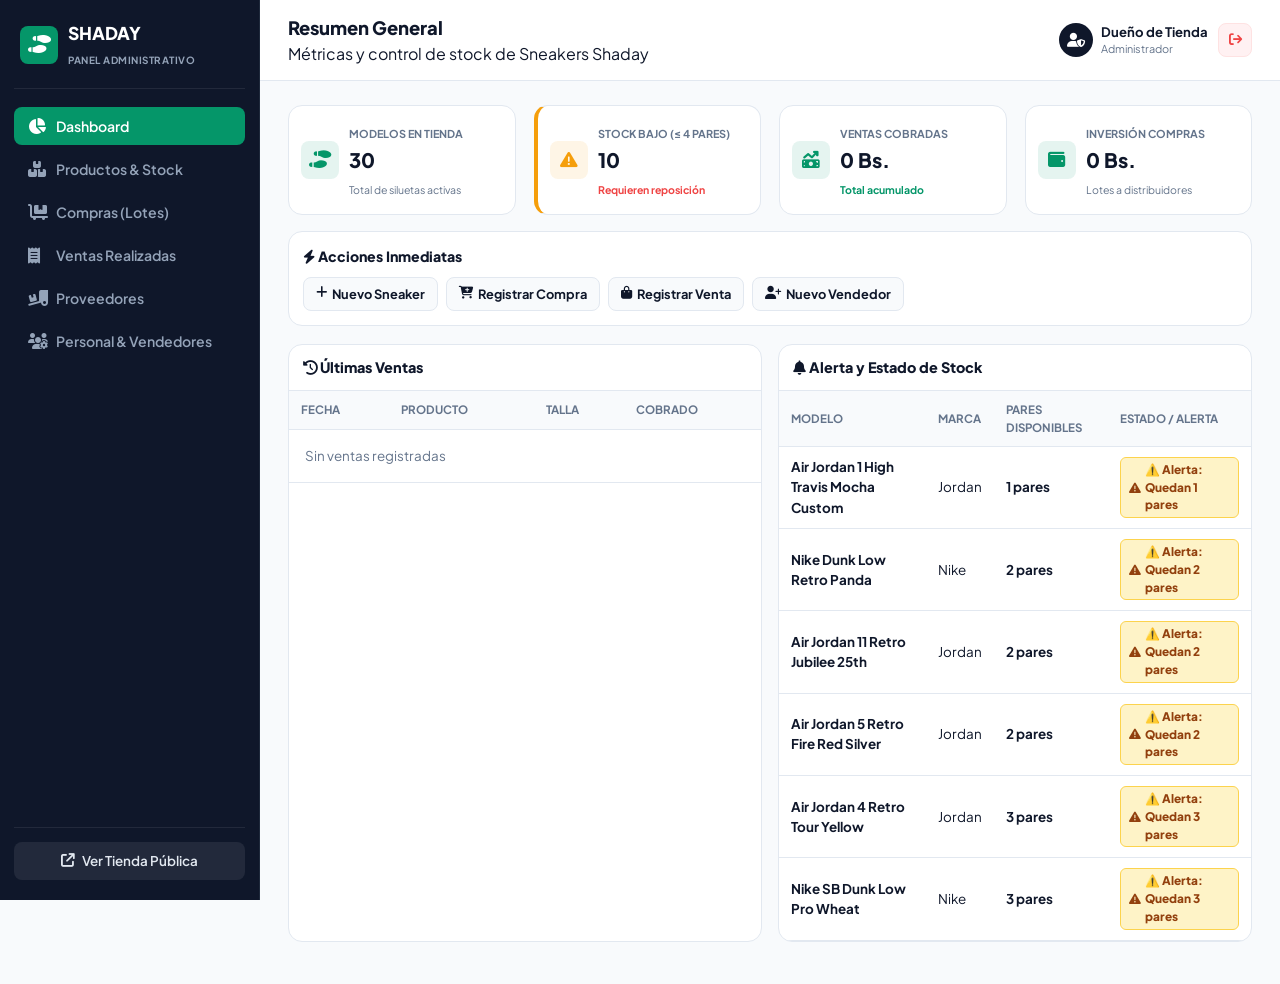
==== commit 315a6e06: "Add files via upload" ====
--- a/admin.html
+++ b/admin.html
@@ -13,8 +13,8 @@
   <!-- SDK Supabase -->
   <script src="https://cdn.jsdelivr.net/npm/@supabase/supabase-js@2"></script>
   
-  <!-- Estilos con actualización de caché -->
-  <link rel="stylesheet" href="admin.css?v=4.0" />
+  <!-- Estilos -->
+  <link rel="stylesheet" href="admin.css?v=5.0" />
 </head>
 <body>
 
@@ -50,7 +50,7 @@
         </button>
         <button class="nav-item" data-tab="productos" onclick="switchTab('productos')">
           <i class="fa-solid fa-boxes-stacked"></i>
-          <span>Productos (30 pares)</span>
+          <span>Productos & Stock</span>
         </button>
         <button class="nav-item" data-tab="compras" onclick="switchTab('compras')">
           <i class="fa-solid fa-cart-flatbed"></i>
@@ -109,7 +109,7 @@
         </div>
       </header>
 
-      <!-- BARRA DE MÓDULOS RÁPIDOS PARA MÓVIL (Toca y cambia de vista de inmediato) -->
+      <!-- BARRA DE MÓDULOS RÁPIDOS MÓVIL -->
       <div class="mobile-module-nav">
         <button class="mod-pill active" data-mod="dashboard" onclick="switchTab('dashboard')"><i class="fa-solid fa-chart-pie"></i> Inicio</button>
         <button class="mod-pill" data-mod="productos" onclick="switchTab('productos')"><i class="fa-solid fa-boxes-stacked"></i> Productos</button>
@@ -125,7 +125,7 @@
         <section class="tab-pane active" id="pane-dashboard">
           
           <div class="kpi-grid">
-            <div class="kpi-card" onclick="switchTab('productos')" style="cursor:pointer;" title="Toca para ver productos">
+            <div class="kpi-card" onclick="switchTab('productos')" style="cursor:pointer;" title="Ver productos">
               <div class="kpi-icon"><i class="fa-solid fa-shoe-prints"></i></div>
               <div class="kpi-data">
                 <span class="kpi-label">Modelos en Tienda</span>
@@ -134,16 +134,17 @@
               </div>
             </div>
 
-            <div class="kpi-card" onclick="switchTab('productos')" style="cursor:pointer;" title="Toca para ver stock">
+            <!-- KPI DE ALERTA DE STOCK BAJO -->
+            <div class="kpi-card kpi-card-alert" onclick="switchTab('productos')" style="cursor:pointer;" title="Ver modelos con stock bajo">
               <div class="kpi-icon kpi-warning"><i class="fa-solid fa-triangle-exclamation"></i></div>
               <div class="kpi-data">
-                <span class="kpi-label">Pares Stock Bajo</span>
+                <span class="kpi-label">Stock Bajo (≤ 4 pares)</span>
                 <h3 id="kpiLowStock">0</h3>
-                <span class="kpi-sub text-danger">Tallas ≤ 2 pares</span>
-              </div>
-            </div>
-
-            <div class="kpi-card" onclick="switchTab('ventas')" style="cursor:pointer;" title="Toca para ver ventas">
+                <span class="kpi-sub text-danger" id="kpiLowStockSub">Requieren reposición</span>
+              </div>
+            </div>
+
+            <div class="kpi-card" onclick="switchTab('ventas')" style="cursor:pointer;" title="Ver ventas">
               <div class="kpi-icon"><i class="fa-solid fa-money-bill-trend-up"></i></div>
               <div class="kpi-data">
                 <span class="kpi-label">Ventas Cobradas</span>
@@ -152,7 +153,7 @@
               </div>
             </div>
 
-            <div class="kpi-card" onclick="switchTab('compras')" style="cursor:pointer;" title="Toca para ver compras">
+            <div class="kpi-card" onclick="switchTab('compras')" style="cursor:pointer;" title="Ver compras">
               <div class="kpi-icon"><i class="fa-solid fa-wallet"></i></div>
               <div class="kpi-data">
                 <span class="kpi-label">Inversión Compras</span>
@@ -196,7 +197,7 @@
 
             <div class="card-box">
               <div class="card-box-header">
-                <h3><i class="fa-solid fa-bell"></i> Estado de Inventario</h3>
+                <h3><i class="fa-solid fa-bell"></i> Alerta y Estado de Stock</h3>
               </div>
               <div class="table-scroll-wrapper">
                 <table class="data-table">
@@ -204,8 +205,8 @@
                     <tr>
                       <th>Modelo</th>
                       <th>Marca</th>
-                      <th>Tallas</th>
-                      <th>Estado</th>
+                      <th>Pares Disponibles</th>
+                      <th>Estado / Alerta</th>
                     </tr>
                   </thead>
                   <tbody id="dashStockList"></tbody>
@@ -220,7 +221,7 @@
           <div class="pane-toolbar">
             <div class="search-box-admin">
               <i class="fa-solid fa-magnifying-glass"></i>
-              <input type="text" id="productSearchInput" placeholder="Buscar sneaker por nombre o marca..." />
+              <input type="text" id="productSearchInput" placeholder="Buscar sneaker por nombre, marca o stock..." />
             </div>
             <button class="btn-primary" onclick="openNewProductModal()">
               <i class="fa-solid fa-plus"></i> Añadir Nuevo Sneaker
@@ -233,7 +234,7 @@
                 <thead>
                   <tr>
                     <th>Foto</th>
-                    <th>Detalle del Sneaker</th>
+                    <th>Detalle del Sneaker & Stock Disponible</th>
                     <th style="text-align: right;">Acciones</th>
                   </tr>
                 </thead>
@@ -247,8 +248,8 @@
         <section class="tab-pane" id="pane-compras">
           <div class="pane-toolbar">
             <div class="pane-intro">
-              <h3>Ingreso de Compras y Lotes</h3>
-              <p>Registro de mercadería adquirida a proveedores mayoristas.</p>
+              <h3>Ingreso de Compras y Lotes (Suman Stock)</h3>
+              <p>Cada compra registrada suma automáticamente la cantidad de pares al stock del producto.</p>
             </div>
             <button class="btn-primary" onclick="openNewPurchaseModal()">
               <i class="fa-solid fa-cart-plus"></i> Registrar Compra
@@ -278,8 +279,8 @@
         <section class="tab-pane" id="pane-ventas">
           <div class="pane-toolbar">
             <div class="pane-intro">
-              <h3>Ventas Concretadas</h3>
-              <p>Historial de pedidos cerrados por WhatsApp o tienda física.</p>
+              <h3>Ventas Concretadas (Restan Stock)</h3>
+              <p>Cada venta confirmada descuenta automáticamente 1 par del stock del sneaker.</p>
             </div>
             <button class="btn-primary" onclick="openNewSaleModal()">
               <i class="fa-solid fa-plus"></i> Registrar Venta
@@ -353,7 +354,7 @@
     </main>
   </div>
 
-  <!-- Modal: Nuevo Sneaker -->
+  <!-- Modal: Nuevo Sneaker con Stock Inicial -->
   <div class="modal-backdrop" id="modalProduct">
     <div class="modal-dialog-admin">
       <div class="modal-header-admin">
@@ -385,11 +386,16 @@
           </div>
 
           <div class="form-row-admin">
-            <div class="form-group-admin">
+            <div class="form-group-admin flex-1">
               <label>Precio de Venta (Bs.) *</label>
               <input type="number" id="pPrice" placeholder="Ej: 850" min="1" required />
             </div>
-            <div class="form-group-admin">
+            <!-- CAMPO DE STOCK INICIAL -->
+            <div class="form-group-admin flex-1">
+              <label>Stock Disponible (Cantidad de pares) *</label>
+              <input type="number" id="pStock" placeholder="Ej: 8" min="0" value="8" required />
+            </div>
+            <div class="form-group-admin flex-1">
               <label>Insignia / Badge</label>
               <select id="pBadge">
                 <option value="Disponible">Disponible</option>
@@ -468,12 +474,12 @@
             </div>
           </div>
           <div class="form-group-admin">
-            <label>Sneaker Comprado *</label>
+            <label>Sneaker Comprado (Se sumará a su stock) *</label>
             <select id="purProduct" required></select>
           </div>
           <div class="form-row-admin">
             <div class="form-group-admin">
-              <label>Cantidad de Pares *</label>
+              <label>Cantidad de Pares que Ingresan *</label>
               <input type="number" id="purQty" min="1" value="5" oninput="calcPurchaseTotal()" required />
             </div>
             <div class="form-group-admin">
@@ -488,7 +494,7 @@
         </div>
         <div class="modal-footer-admin">
           <button type="button" class="btn-secondary-admin" onclick="closeModal('modalPurchase')">Cancelar</button>
-          <button type="submit" class="btn-primary"><i class="fa-solid fa-check"></i> Registrar Ingreso</button>
+          <button type="submit" class="btn-primary"><i class="fa-solid fa-check"></i> Registrar Ingreso y Sumar Stock</button>
         </div>
       </form>
     </div>
@@ -508,7 +514,7 @@
             <input type="text" id="saleCustomer" placeholder="Ej: Andrés Morales" required />
           </div>
           <div class="form-group-admin">
-            <label>Sneaker Vendido *</label>
+            <label>Sneaker Vendido (Se restará 1 par del stock) *</label>
             <select id="saleProduct" onchange="updateSalePriceAuto()" required></select>
           </div>
           <div class="form-row-admin">
@@ -538,7 +544,7 @@
         </div>
         <div class="modal-footer-admin">
           <button type="button" class="btn-secondary-admin" onclick="closeModal('modalSale')">Cancelar</button>
-          <button type="submit" class="btn-primary"><i class="fa-solid fa-cash-register"></i> Confirmar Venta</button>
+          <button type="submit" class="btn-primary"><i class="fa-solid fa-cash-register"></i> Confirmar Venta y Restar Stock</button>
         </div>
       </form>
     </div>
@@ -560,7 +566,7 @@
           <div class="form-row-admin">
             <div class="form-group-admin">
               <label>Teléfono / WhatsApp *</label>
-              <input type="text" id="provPhone" placeholder="+591 70000000" required />
+              <input type="text" id="provPhone" placeholder="+591 69576123" required />
             </div>
             <div class="form-group-admin">
               <label>Ciudad / Origen</label>
@@ -580,7 +586,7 @@
     </div>
   </div>
 
-  <!-- Modal: Nuevo Usuario / Administrador -->
+  <!-- Modal: Nuevo Usuario -->
   <div class="modal-backdrop" id="modalUser">
     <div class="modal-dialog-admin">
       <div class="modal-header-admin">
@@ -619,7 +625,6 @@
     </div>
   </div>
 
-  <!-- Script con actualización de versión -->
-  <script src="admin.js?v=4.0"></script>
+  <script src="admin.js?v=5.0"></script>
 </body>
 </html>
--- a/admin.css
+++ b/admin.css
@@ -664,4 +664,60 @@
   .form-row-admin { flex-direction: row; }
   .flex-1 { flex: 1; }
   .flex-2 { flex: 2; }
+}
+
+/* ================= ESTILOS DE STOCK Y ALERTAS VISUALES ================= */
+
+/* Etiqueta de Stock Normal */
+.stock-badge-normal {
+  background: #ecfdf5;
+  color: #065f46;
+  border: 1px solid #a7f3d0;
+  padding: 3px 8px;
+  border-radius: 6px;
+  font-size: 0.74rem;
+  font-weight: 700;
+  display: inline-flex;
+  align-items: center;
+  gap: 4px;
+}
+
+/* Etiqueta de Alerta de Stock Bajo (<= 4 pares) */
+.stock-badge-alert {
+  background: #fef3c7;
+  color: #92400e;
+  border: 1px solid #fcd34d;
+  padding: 3px 8px;
+  border-radius: 6px;
+  font-size: 0.74rem;
+  font-weight: 800;
+  display: inline-flex;
+  align-items: center;
+  gap: 4px;
+  animation: pulseAlert 2s infinite ease-in-out;
+}
+
+/* Etiqueta de Stock Agotado (0 pares) */
+.stock-badge-out {
+  background: #fee2e2;
+  color: #991b1b;
+  border: 1px solid #fca5a5;
+  padding: 3px 8px;
+  border-radius: 6px;
+  font-size: 0.74rem;
+  font-weight: 800;
+  display: inline-flex;
+  align-items: center;
+  gap: 4px;
+}
+
+@keyframes pulseAlert {
+  0% { transform: scale(1); }
+  50% { transform: scale(1.02); }
+  100% { transform: scale(1); }
+}
+
+/* Tarjeta KPI con borde si hay stock crítico */
+.kpi-card-alert {
+  border-left: 4px solid var(--admin-warning) !important;
 }
